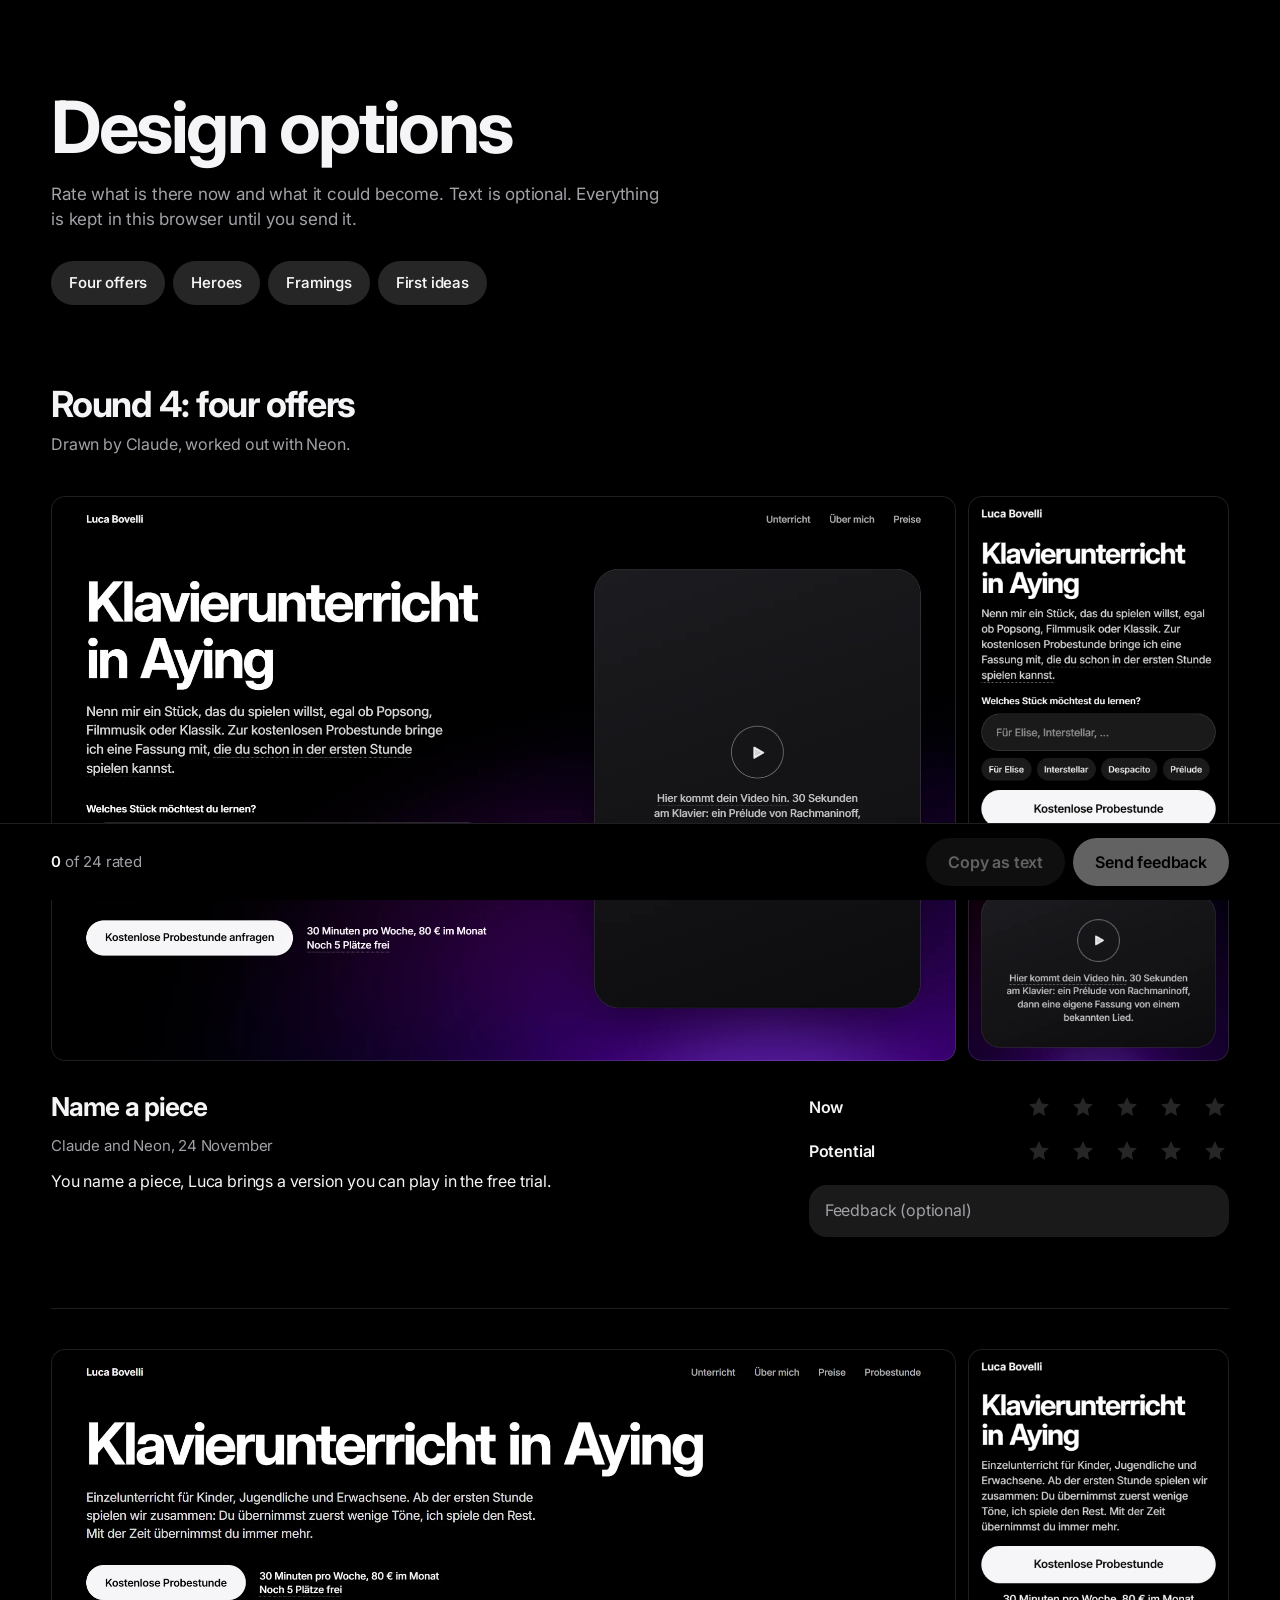
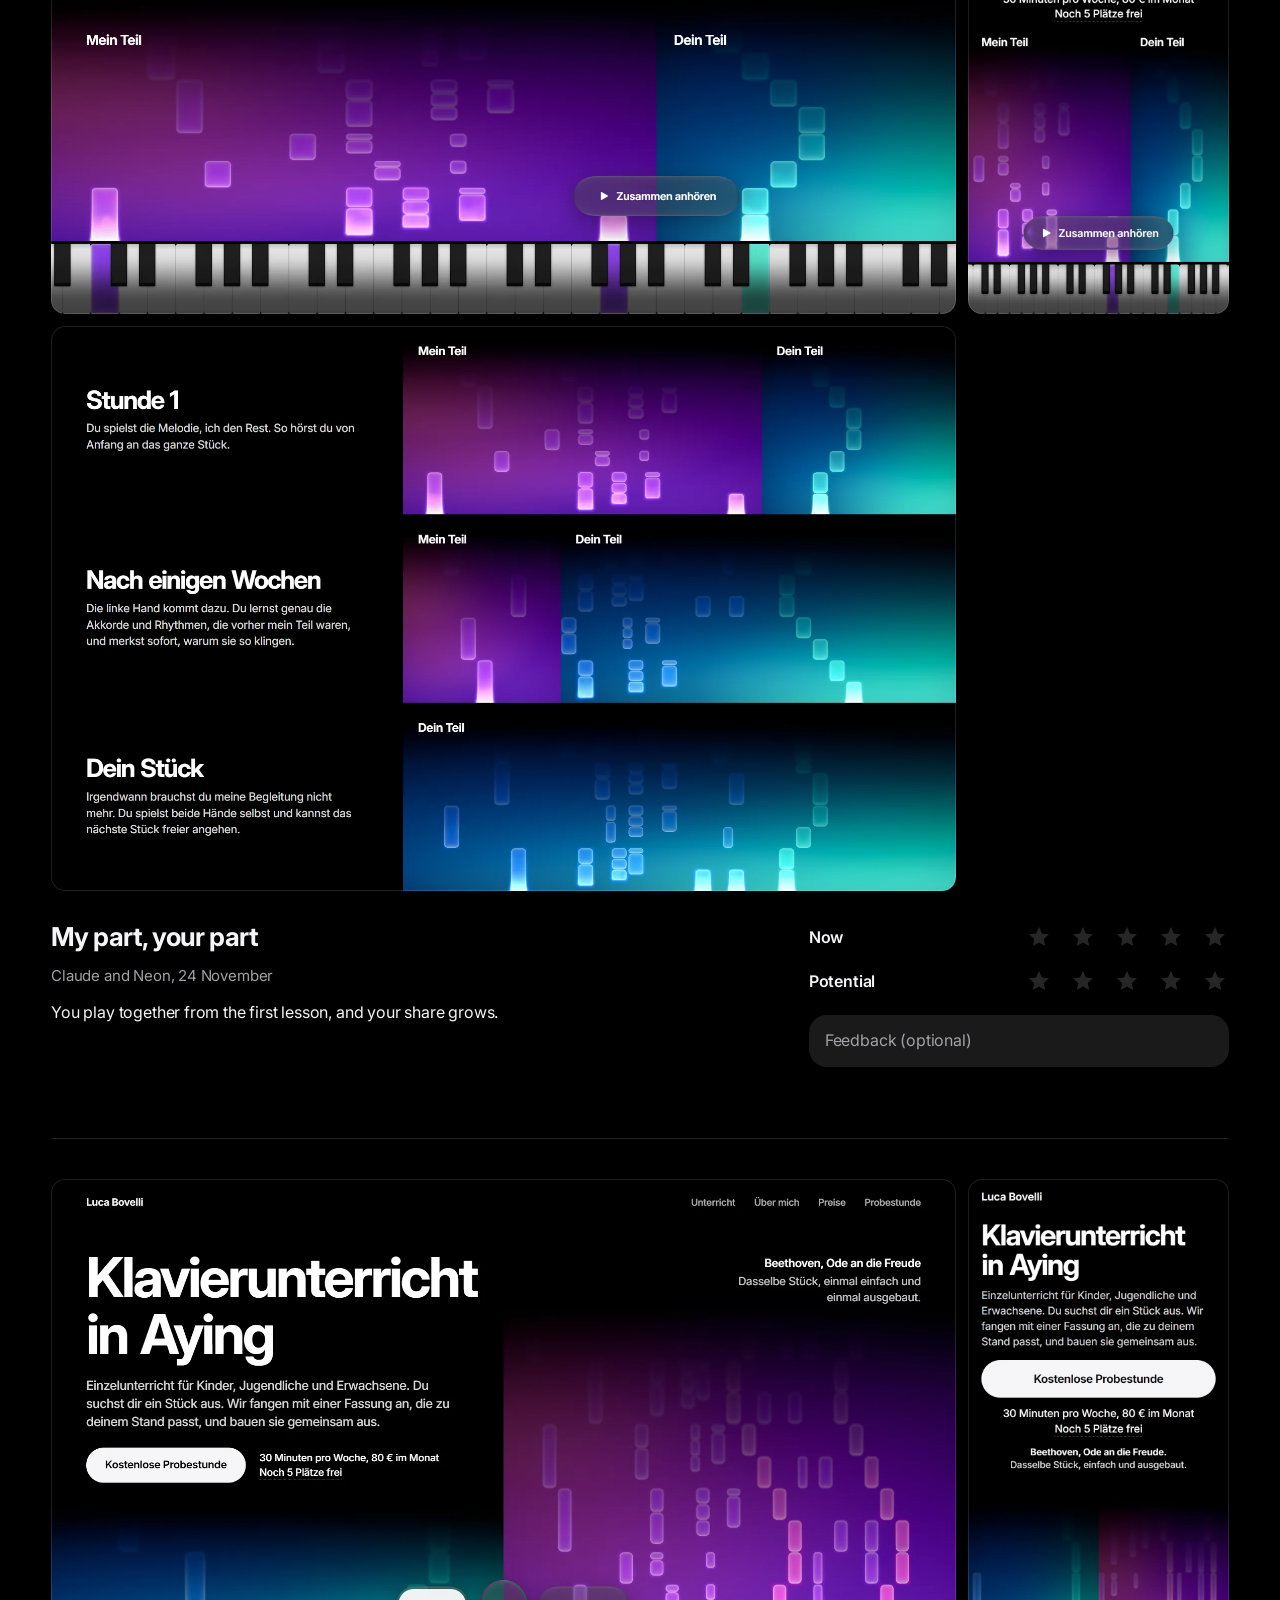
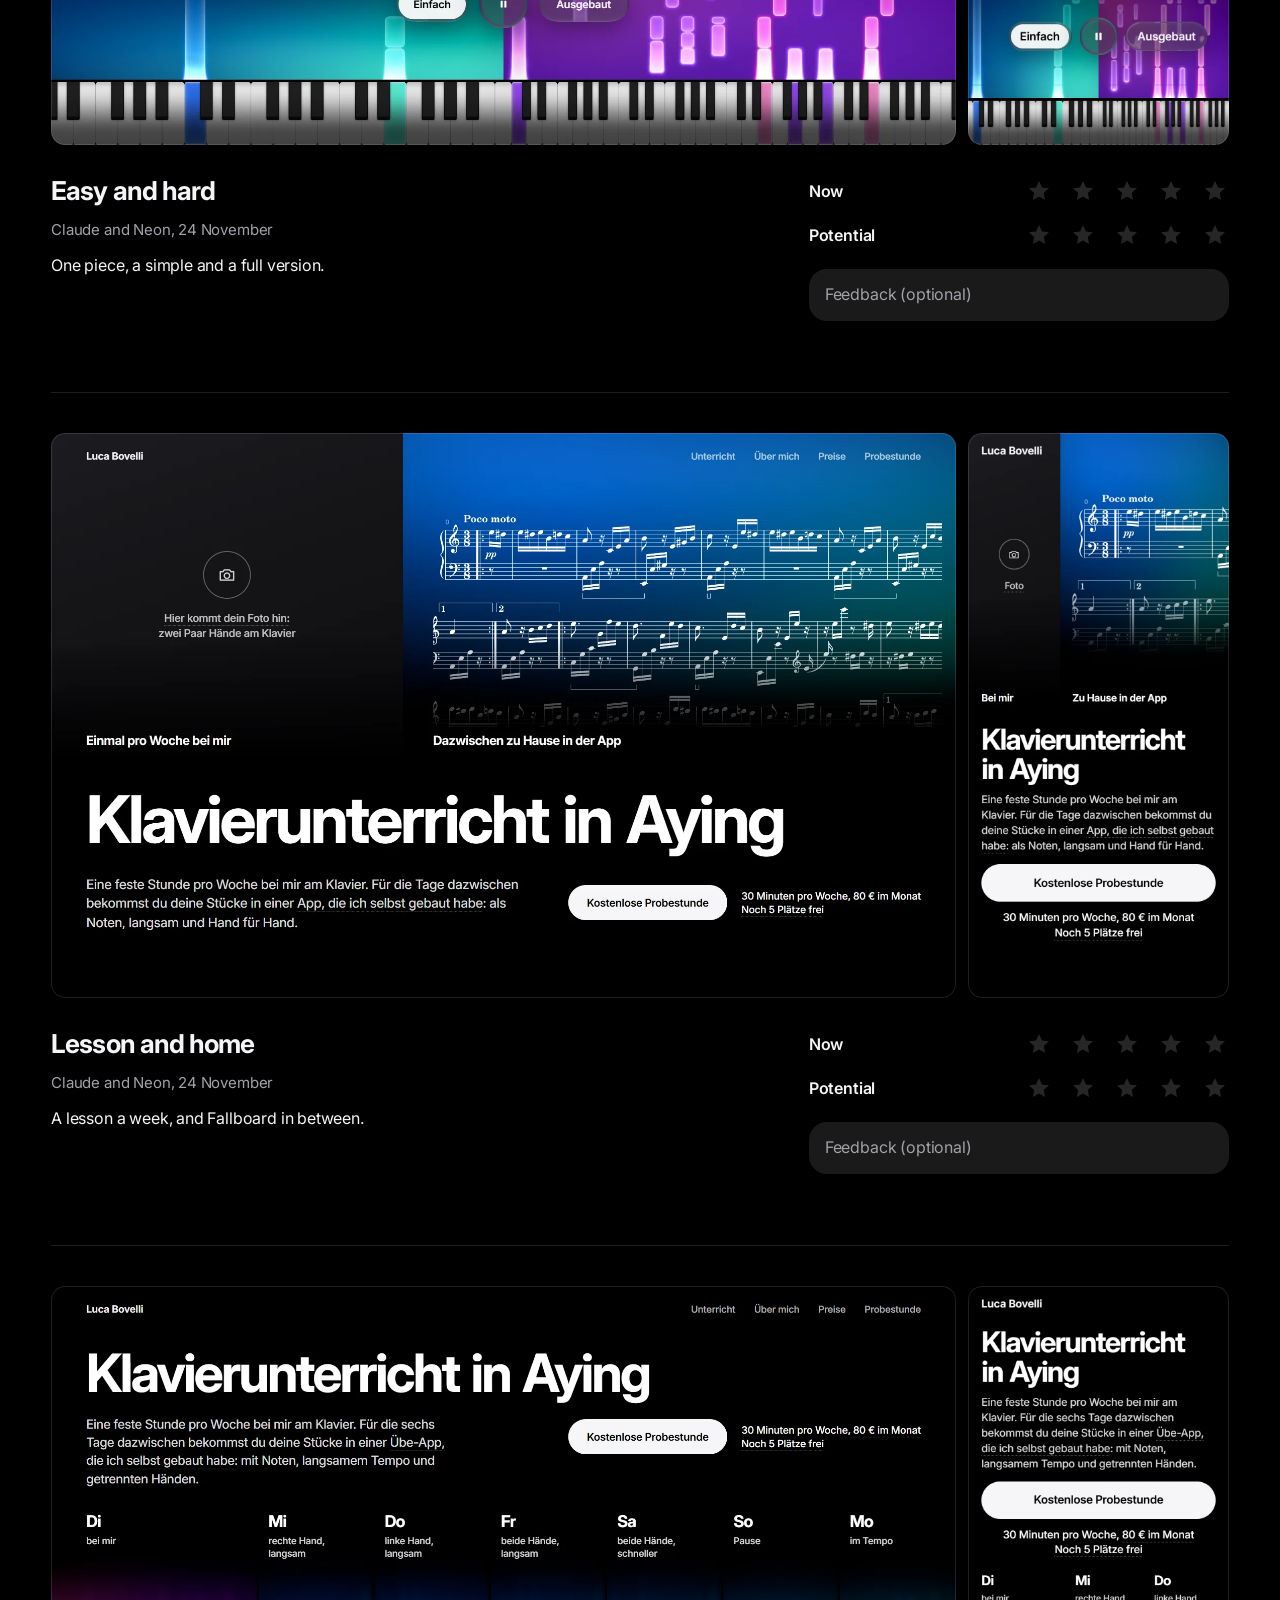
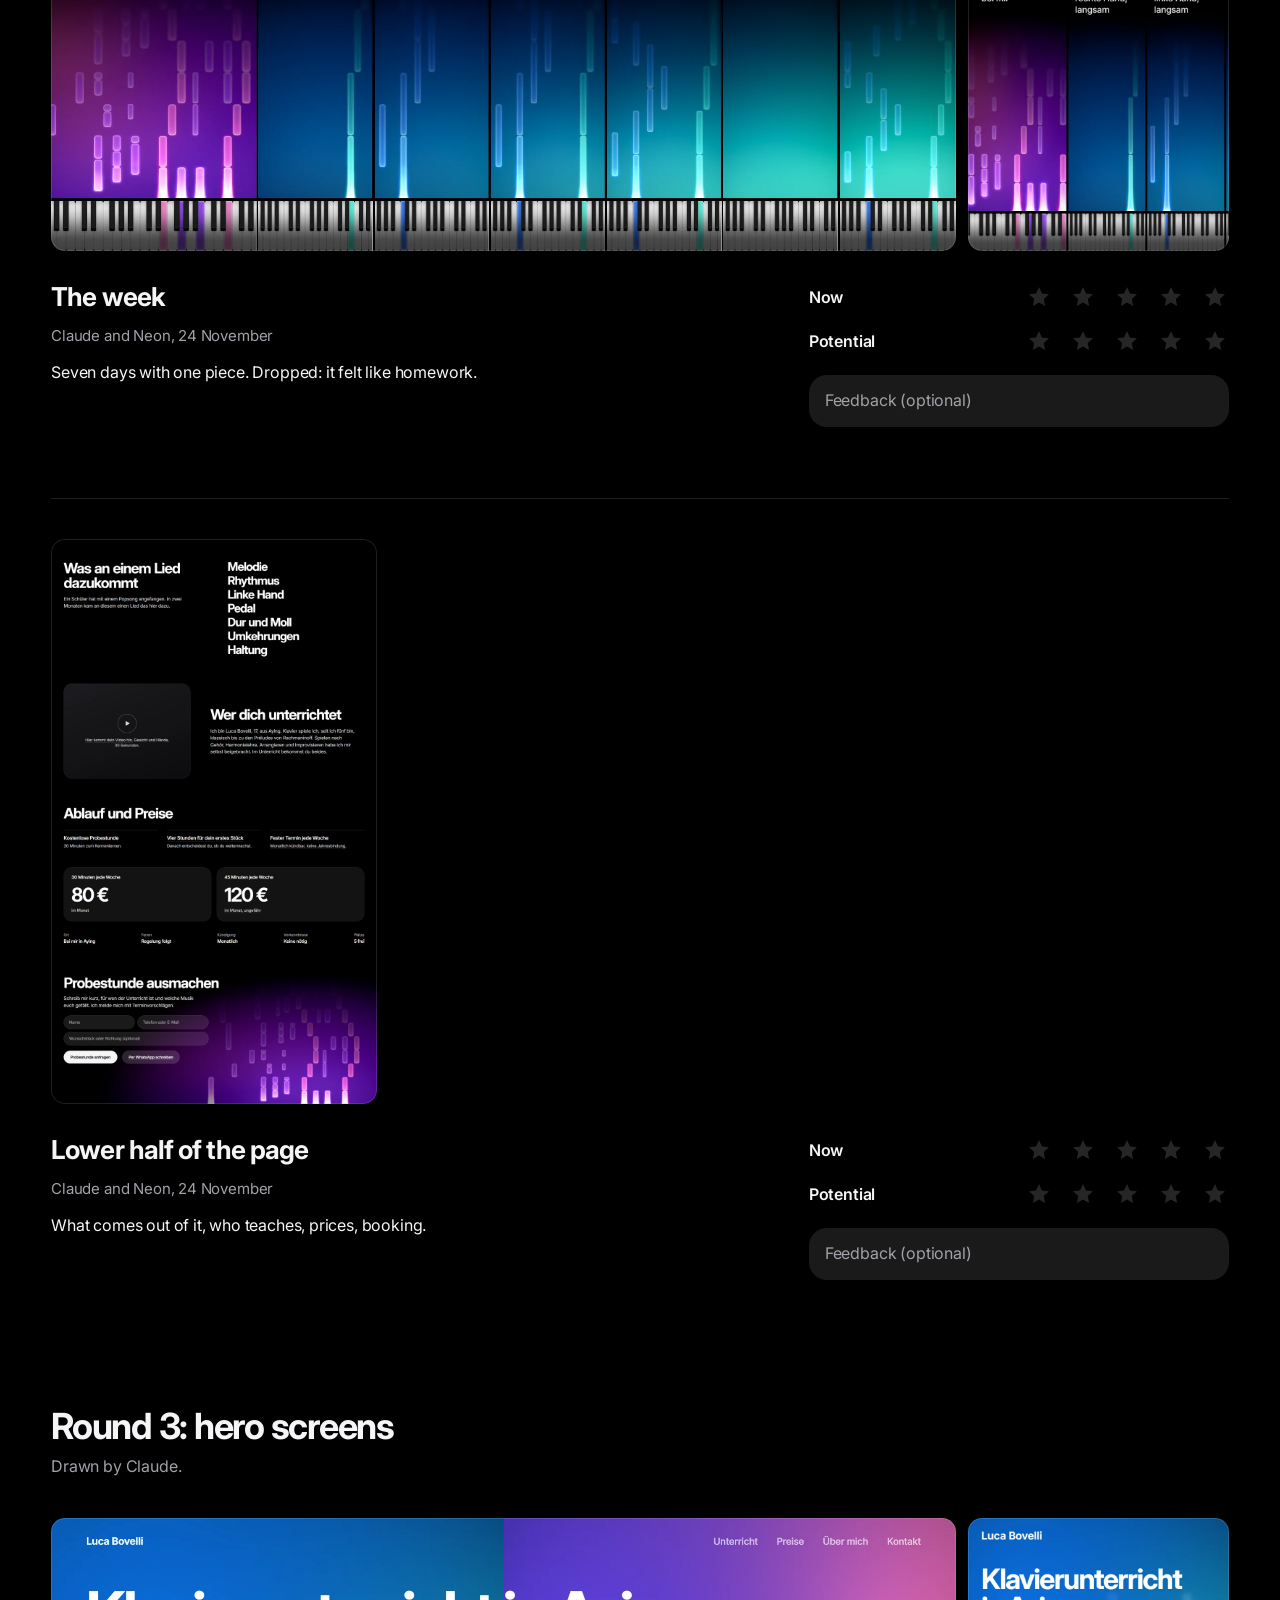
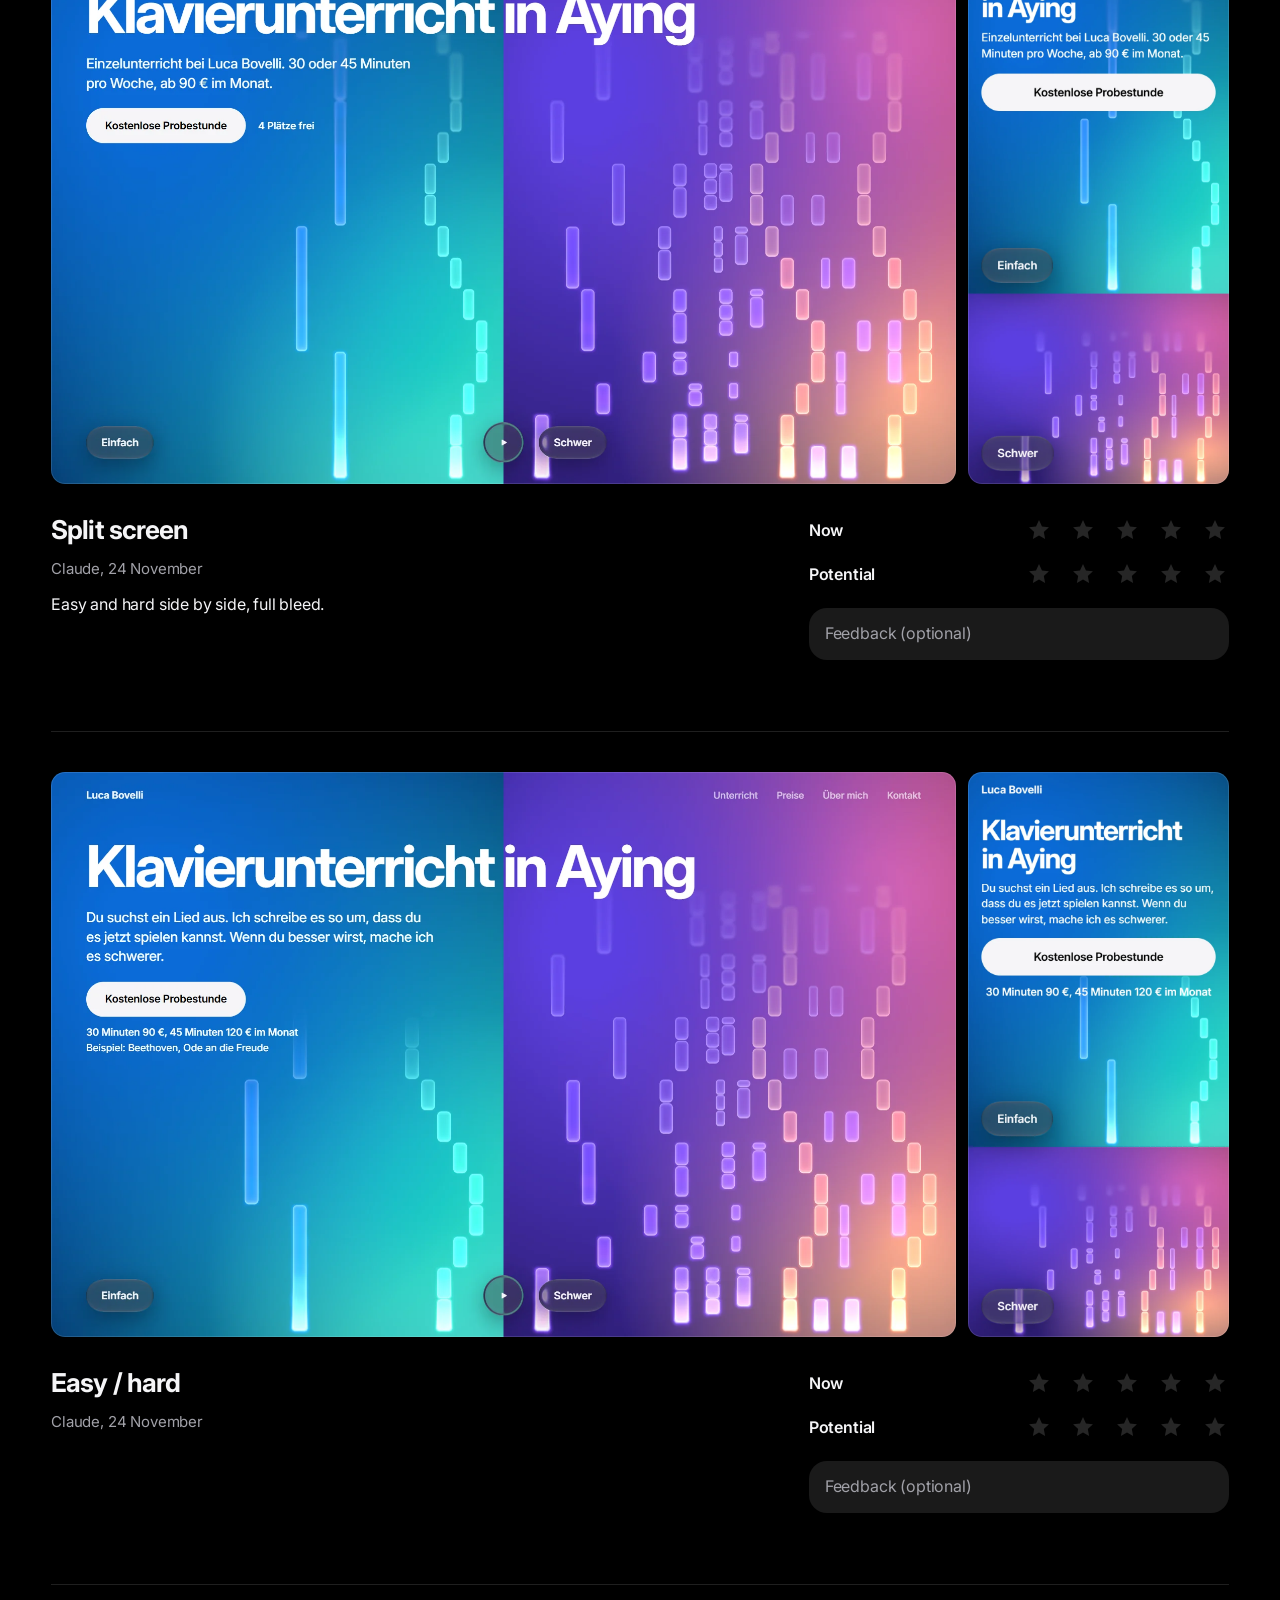
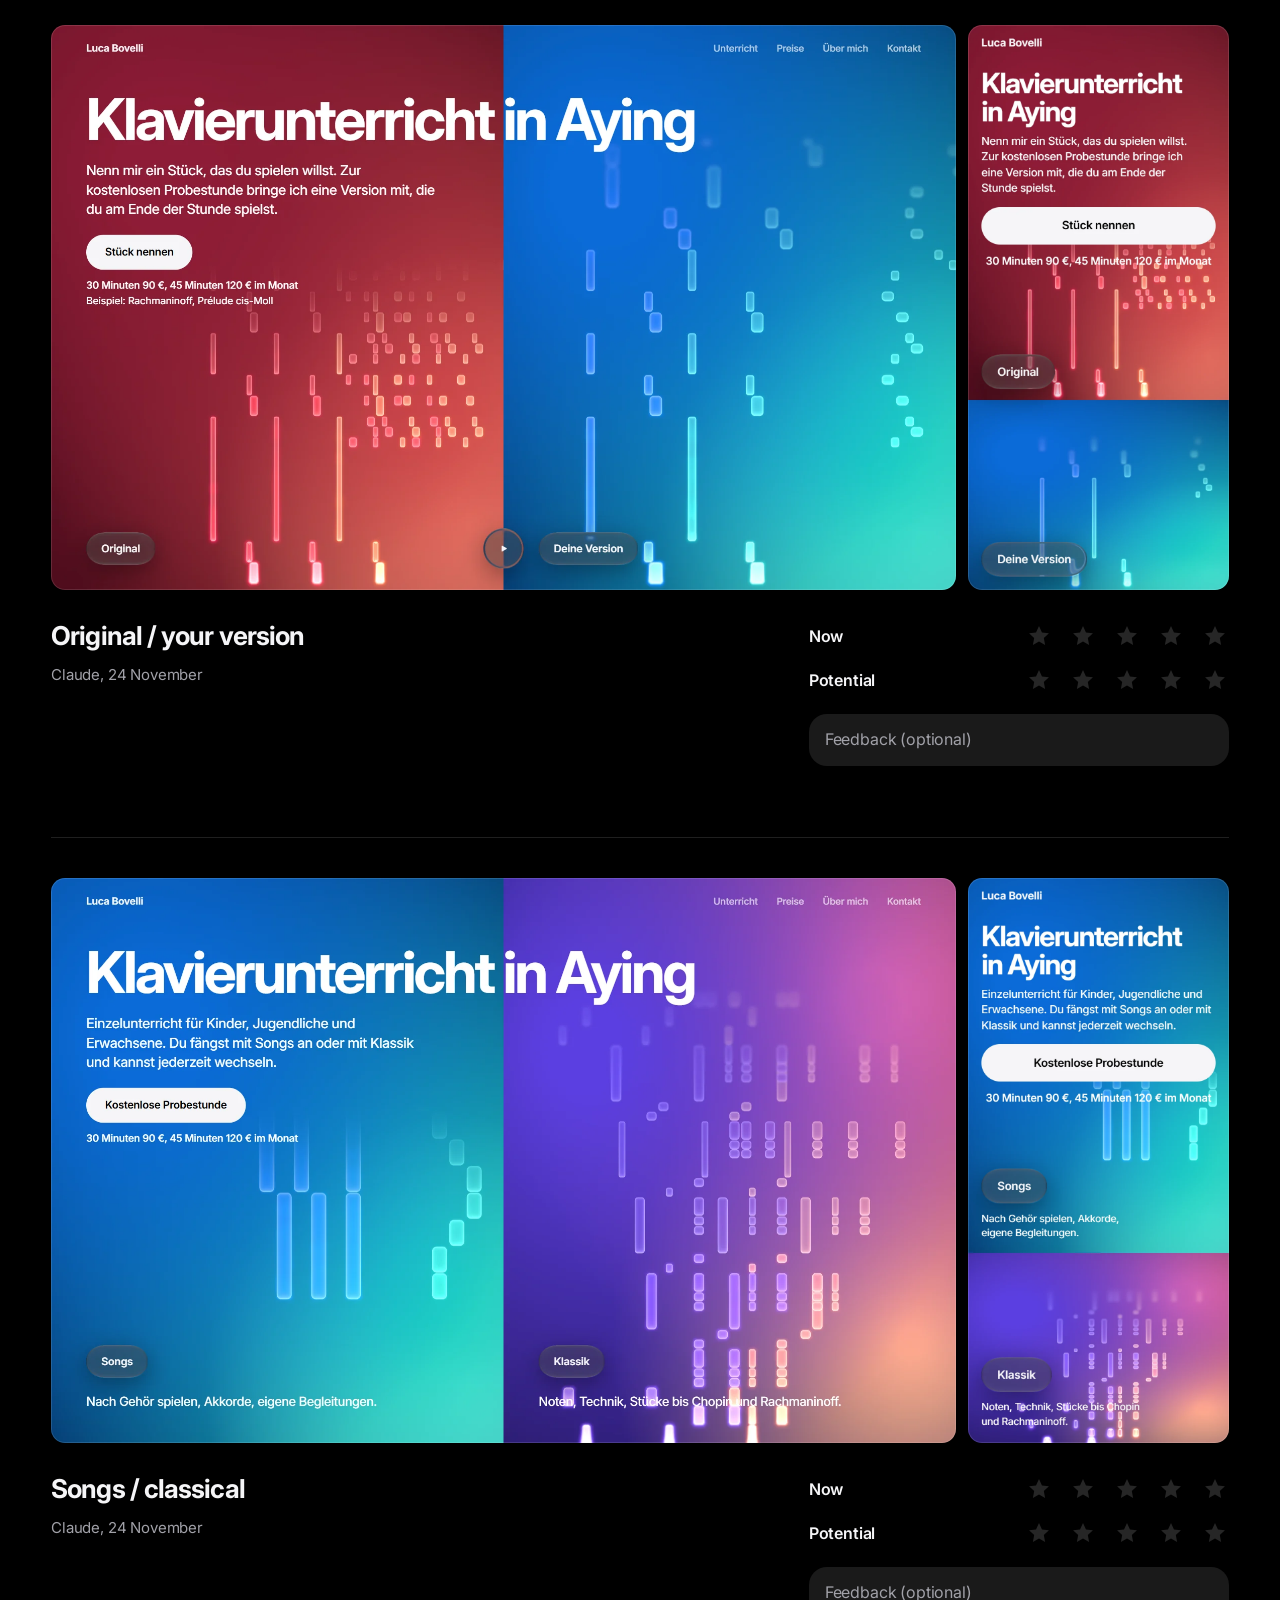
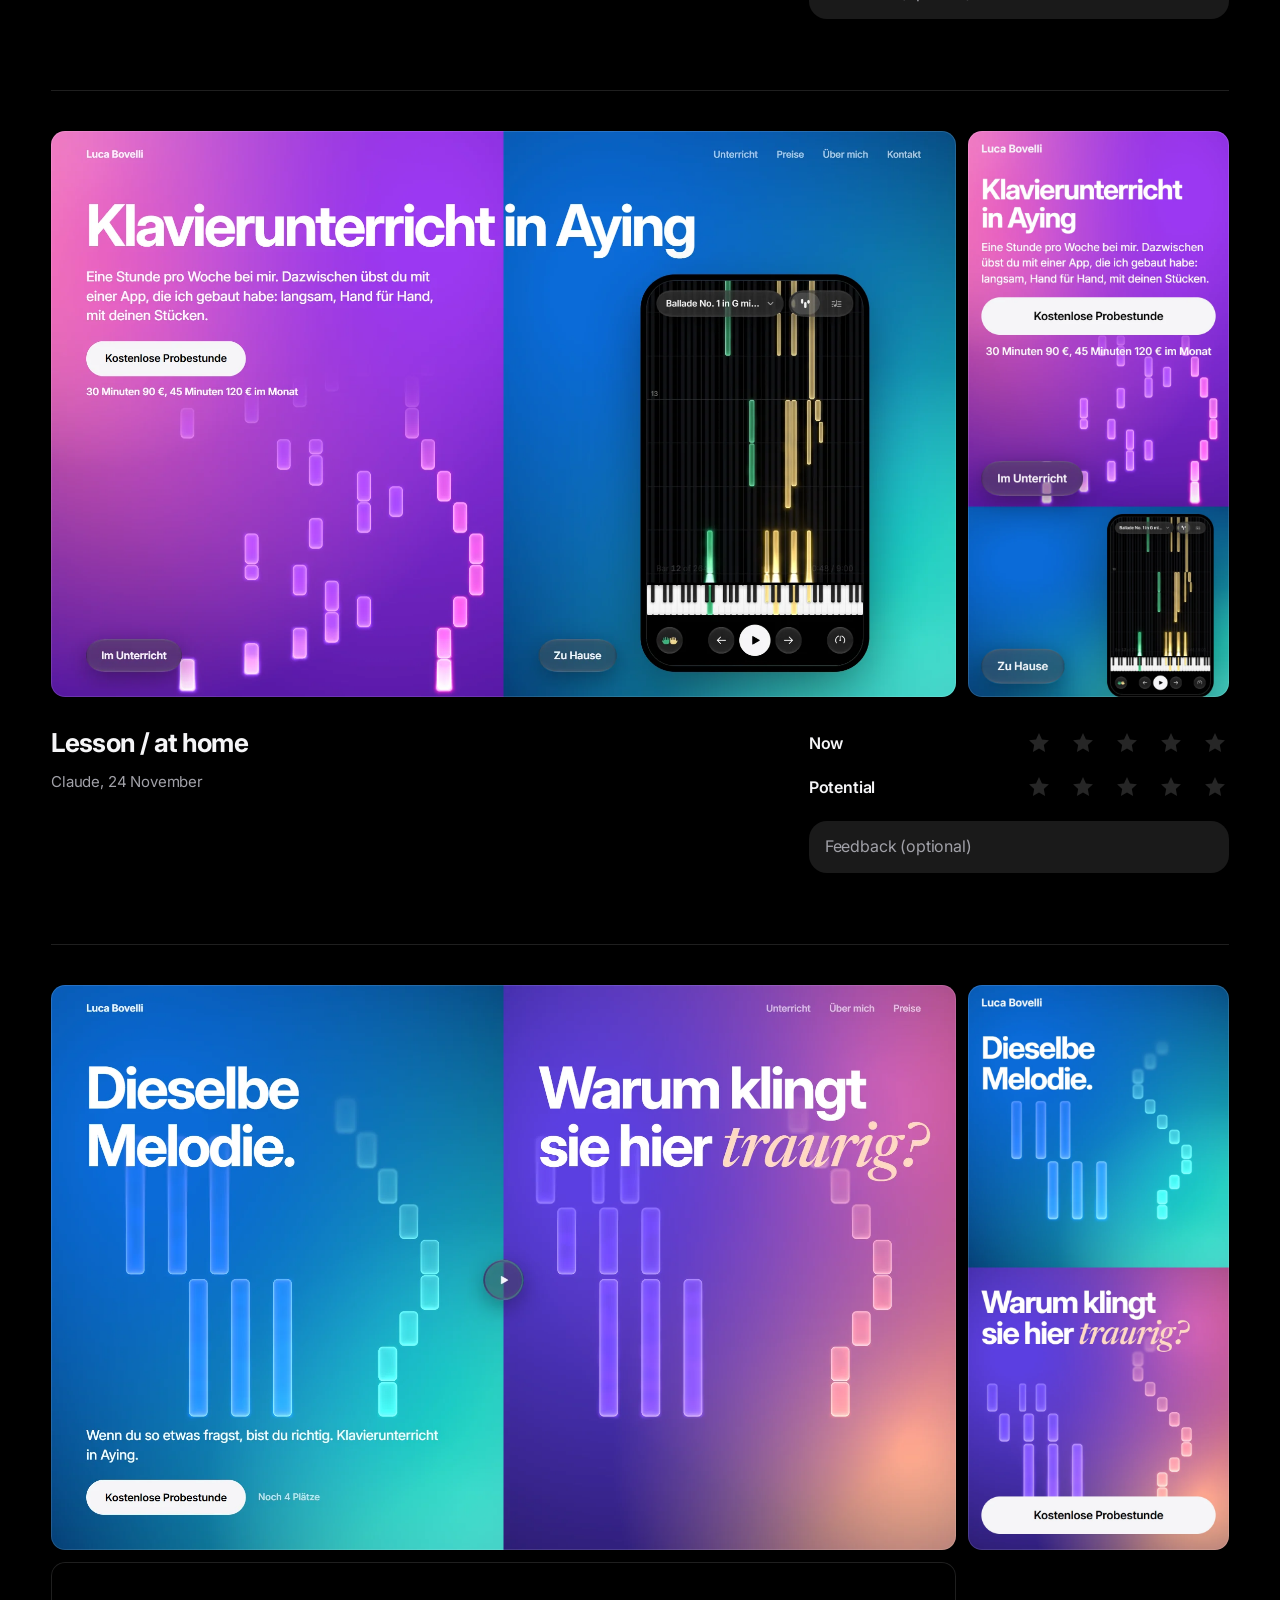
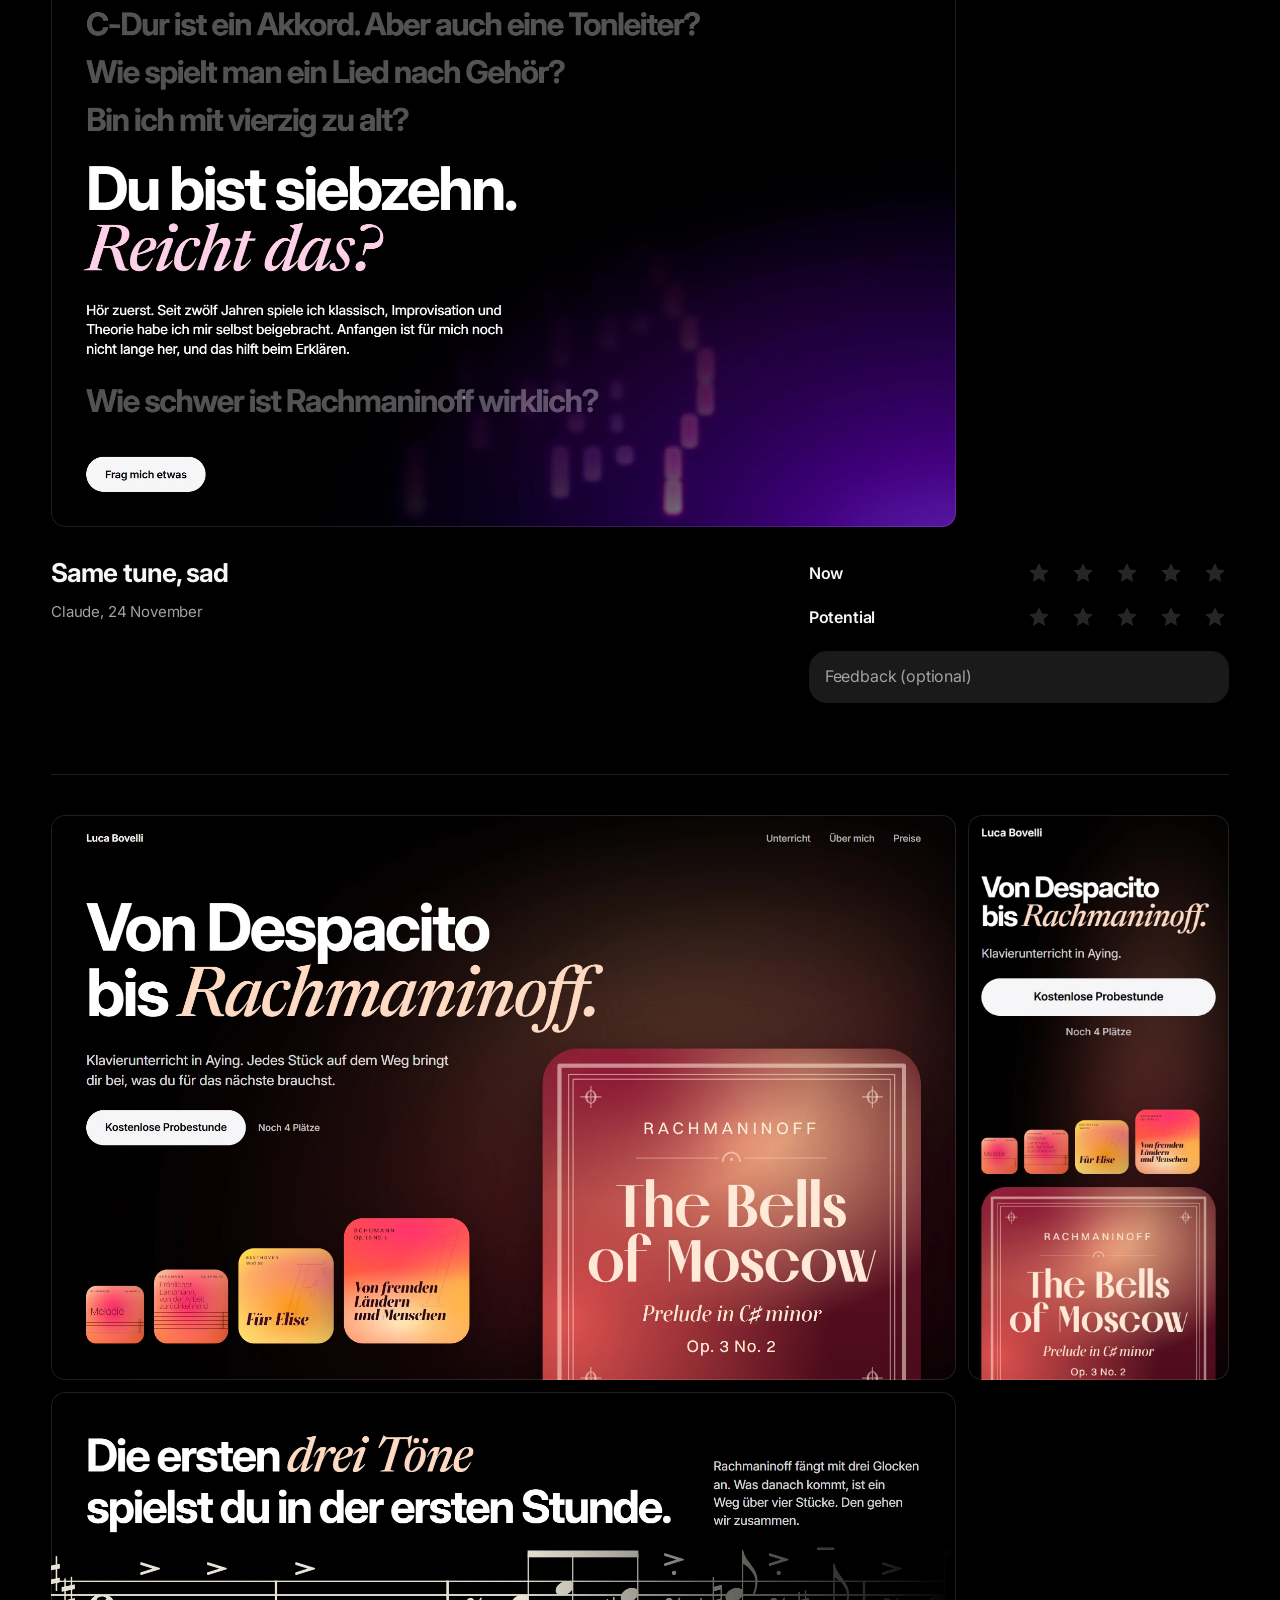
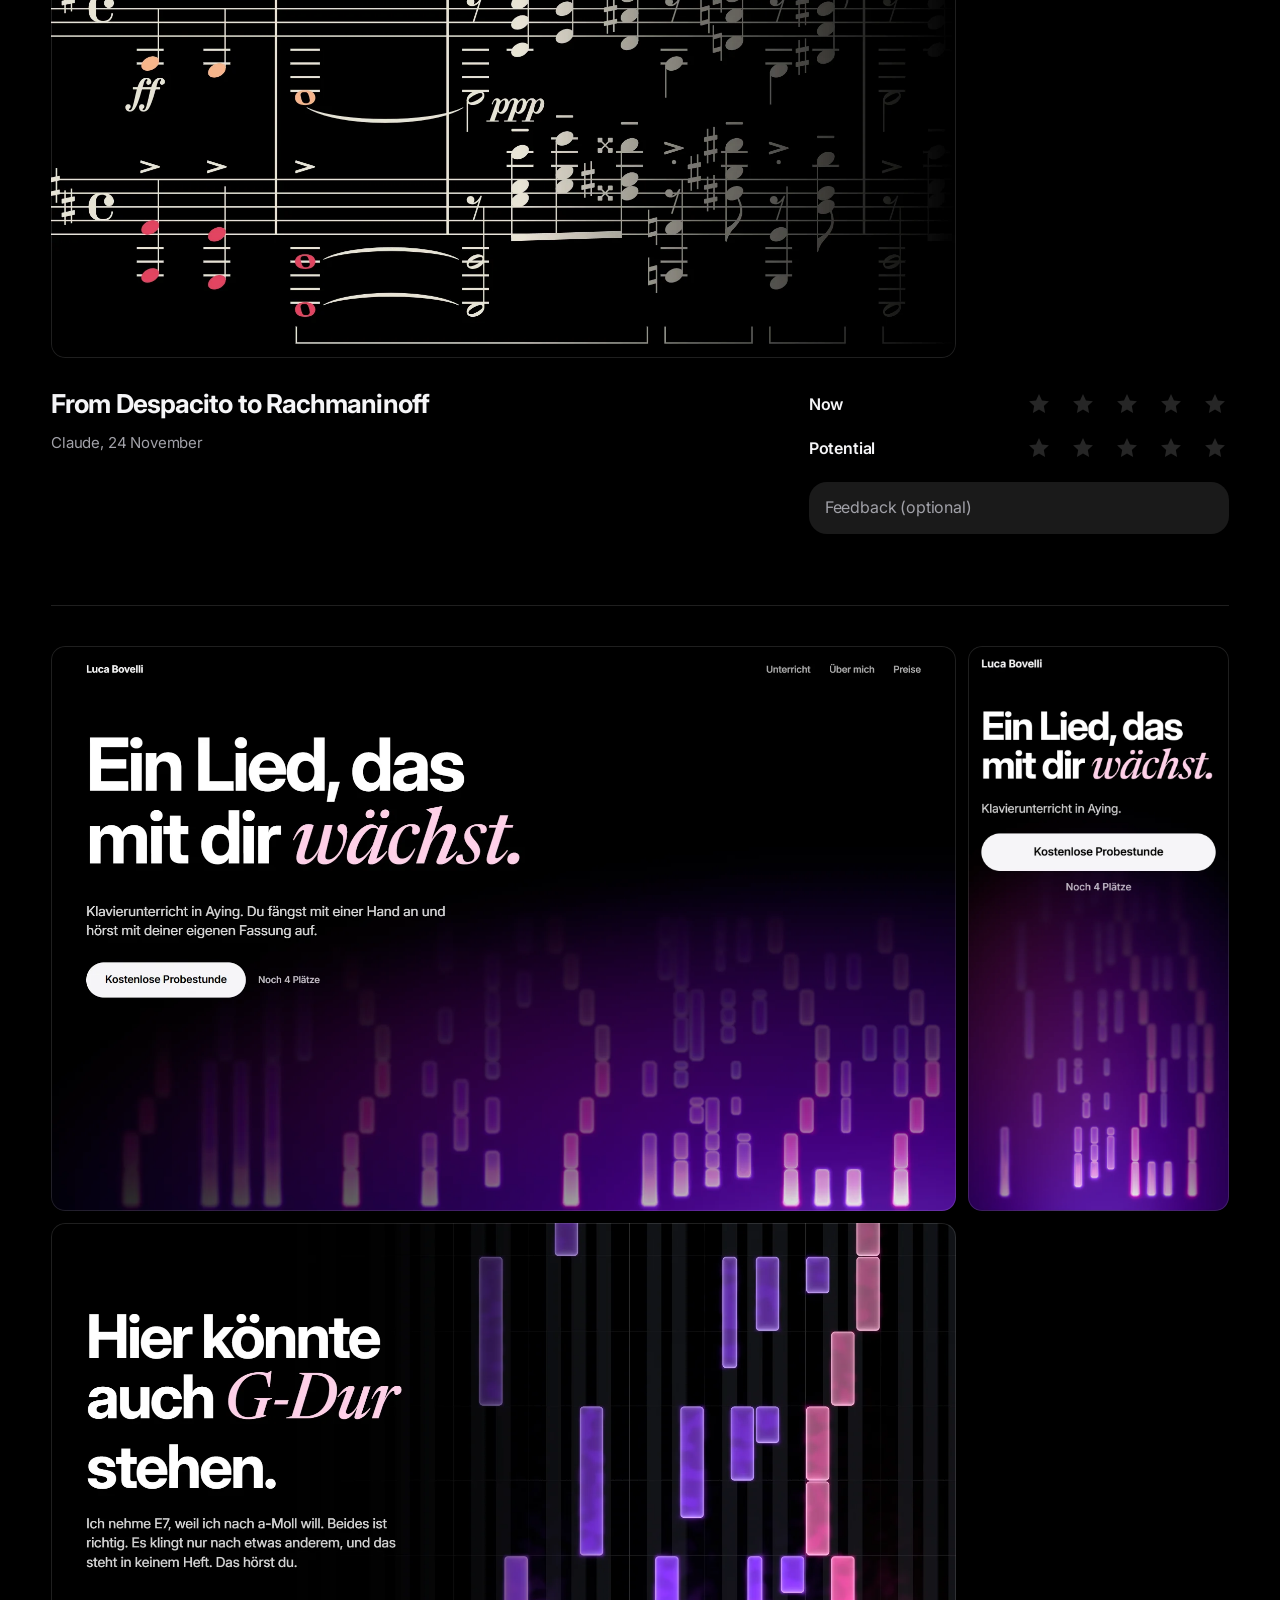
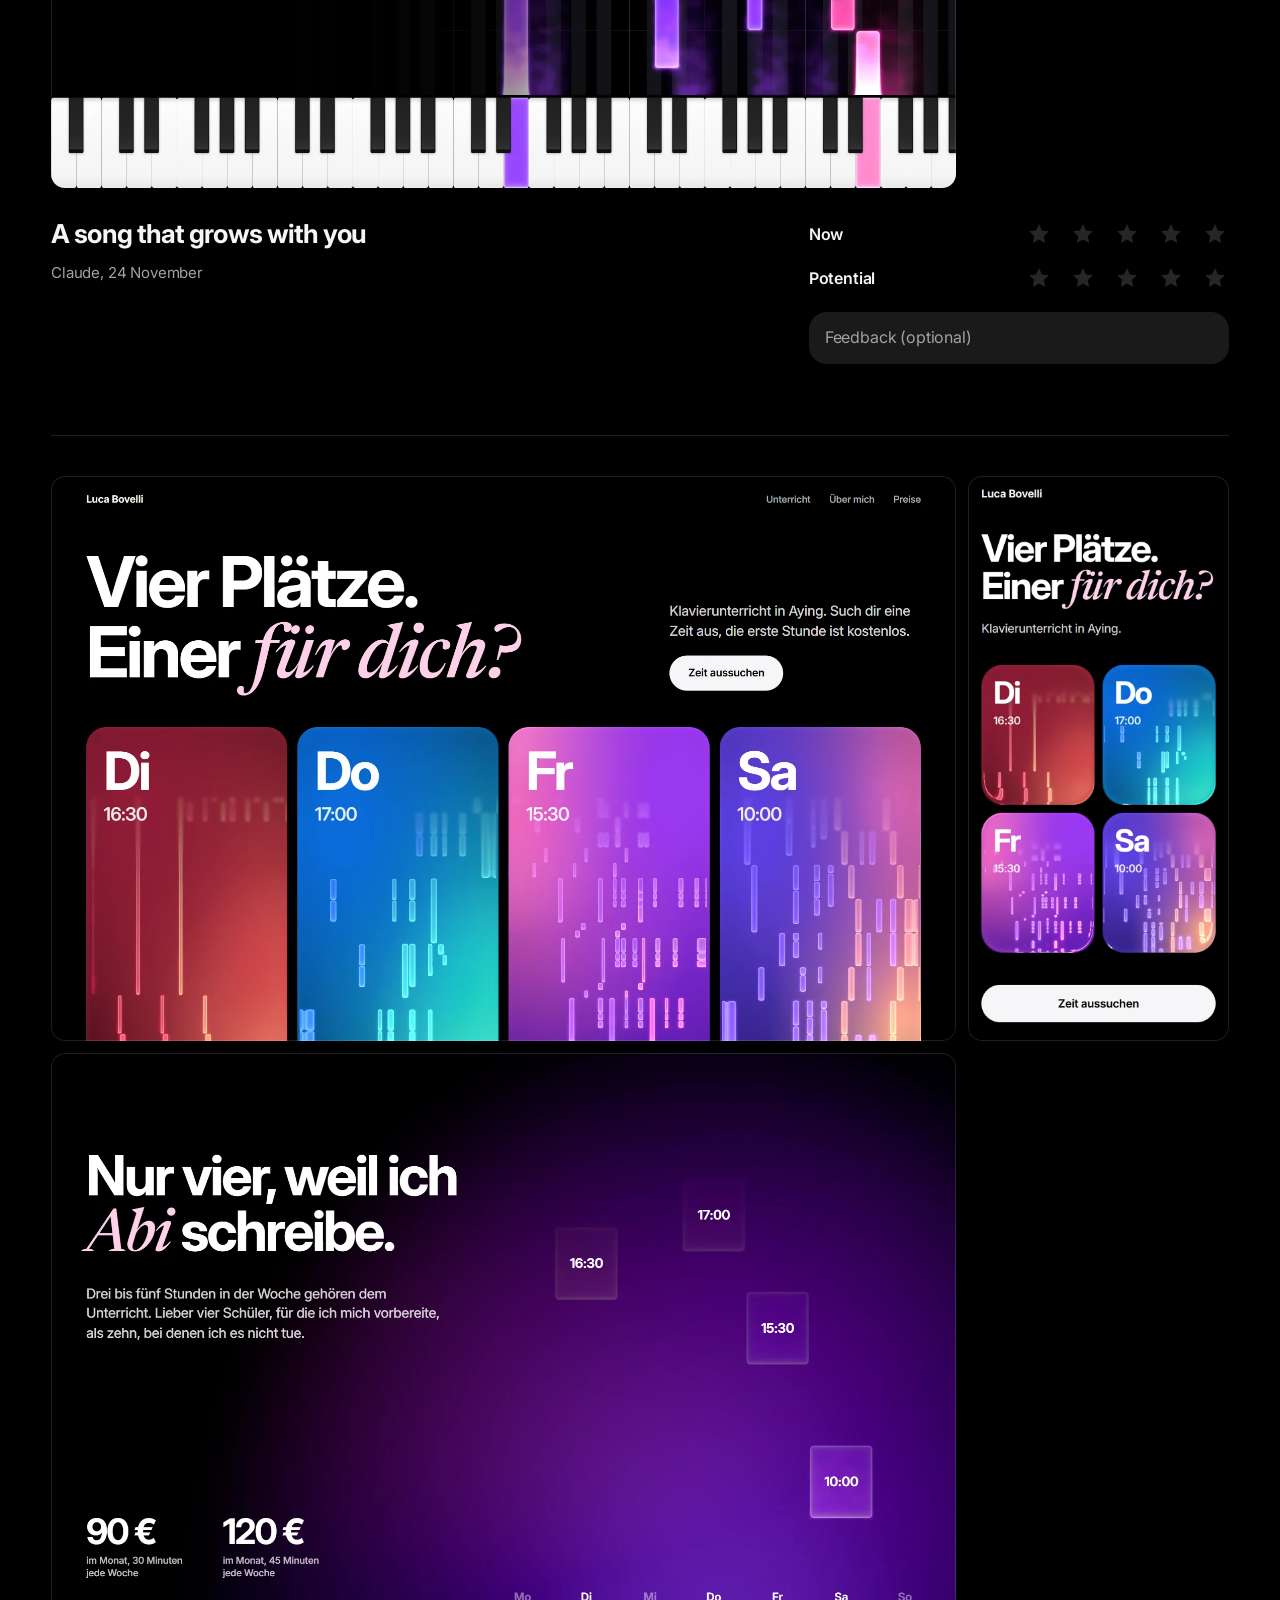
==== index.html @ 0ab0b55a "Review page with every design option so far Co-Authored-By: Claude Opus 5.5 <noreply@anthropic.com>" ====
<!doctype html>
<html lang="en">
<head>
<meta charset="utf-8">
<meta name="viewport" content="width=device-width, initial-scale=1">
<meta name="robots" content="noindex, nofollow">
<title>Klavierunterricht, design options</title>
<link rel="preconnect" href="https://fonts.googleapis.com">
<link rel="preconnect" href="https://fonts.gstatic.com" crossorigin>
<link rel="stylesheet" href="https://fonts.googleapis.com/css2?family=Inter:opsz,wght@14..32,400..800&display=swap">
<link rel="stylesheet" href="review/review.css">
</head>
<body>
<header class="top">
  <h1>Design options</h1>
  <p>Rate what is there now and what it could become. Text is optional. Everything is kept in this browser until you send it.</p>
  <nav id="rounds" aria-label="Rounds"></nav>
</header>
<main id="list"></main>
<footer class="bar" id="bar">
  <p id="count" aria-live="polite"></p>
  <div class="bar-buttons">
    <button type="button" class="quiet" id="copy">Copy as text</button>
    <button type="button" class="main" id="send">Send feedback</button>
  </div>
</footer>
<dialog id="zoom" aria-label="Large picture"><button type="button" class="close" aria-label="Close"><svg viewBox="0 0 24 24" aria-hidden="true"><path d="M6 6l12 12M18 6L6 18"/></svg></button><div class="zoom-scroll"><img alt=""></div></dialog>
<script src="review/designs.js"></script>
<script src="review/review.js"></script>
</body>
</html>
---- review/review.css ----
:root {
  --bg: #000; --t1: #f5f5f7; --t2: #a1a1a8; --fill: rgb(255 255 255 / 0.15); --line: rgb(255 255 255 / 0.12); --focus: #0a84ff;
  --edge: clamp(16px, 4vw, 56px); --ease: cubic-bezier(0.32, 0.72, 0, 1);
}
* { box-sizing: border-box; margin: 0; }
html { color-scheme: dark; scroll-padding-top: 24px; }
body { background: var(--bg); color: var(--t1); font: 400 16px/1.5 Inter, system-ui, sans-serif; letter-spacing: -0.011em; -webkit-font-smoothing: antialiased; padding-bottom: 120px; }
h1, h2, h3 { font-weight: 700; letter-spacing: -0.035em; line-height: 1.08; text-wrap: balance; }
button, textarea { font: inherit; letter-spacing: inherit; color: inherit; }
:focus-visible { outline: 2px solid var(--focus); outline-offset: 3px; }
.top, #list, .bar { padding-inline: var(--edge); }
.top, #list > section { max-width: 1312px; margin-inline: auto; }
.top { padding-block: clamp(40px, 7vw, 88px) 24px; }
#list > section { width: 100%; }
#list { padding-inline: 0; }
#list > section { padding-inline: var(--edge); }
.top h1 { font-size: clamp(40px, 6vw, 72px); }
.top p { margin-top: 16px; max-width: 56ch; color: var(--t2); font-size: 17px; }
#rounds { display: flex; flex-wrap: wrap; gap: 8px; margin-top: 28px; }
#rounds a { height: 44px; padding: 0 18px; display: inline-flex; align-items: center; border-radius: 22px; background: var(--fill); color: var(--t1); text-decoration: none; font-weight: 550; font-size: 15px; }
#rounds a:hover { background: rgb(255 255 255 / 0.22); }

.round { padding-top: 56px; }
.round > h2 { font-size: clamp(26px, 3vw, 36px); }
.round > p { margin-top: 8px; color: var(--t2); max-width: 64ch; }
.option { padding-block: 40px; border-bottom: 1px solid var(--line); }
.round .option:last-child { border-bottom: 0; }

/* pictures of one option share a height: each is as wide as its own shape asks */
.shots { display: flex; gap: 12px; align-items: flex-start; }
.shots + .shots { margin-top: 12px; }
.shot { flex: var(--r) 1 0; min-width: 0; aspect-ratio: var(--r); border: 0; padding: 0; border-radius: 14px; overflow: hidden; background: #0c0c0e; cursor: zoom-in; position: relative; }
.shot img { width: 100%; height: 100%; display: block; object-fit: cover; object-position: top; }
.shot::after { content: ''; position: absolute; inset: 0; border-radius: inherit; box-shadow: inset 0 0 0 1px var(--line); pointer-events: none; }
.shots .room { flex: var(--r) 1 0; }

.about { display: grid; grid-template-columns: minmax(0, 1fr) minmax(0, 420px); gap: 24px 56px; margin-top: 24px; align-items: start; }
.about h3 { font-size: 26px; line-height: 44px; }
.by { color: var(--t2); margin-top: 6px; font-size: 15px; }
.idea { margin-top: 12px; max-width: 60ch; }
.live { display: inline-flex; align-items: center; height: 44px; padding: 0 18px; border-radius: 22px; background: var(--fill); color: var(--t1); text-decoration: none; font-weight: 550; font-size: 15px; margin-top: 16px; }
.live:hover { background: rgb(255 255 255 / 0.22); }
.stars { border: 0; padding: 0; display: flex; align-items: center; justify-content: space-between; min-height: 44px; }
.stars legend { float: left; padding: 0; font-weight: 600; font-size: 16px; }
.stars .set { display: flex; margin-right: -8px; }
.stars label { width: 44px; height: 44px; display: grid; place-items: center; cursor: pointer; border-radius: 22px; position: relative; }
.stars input { position: absolute; inset: 0; opacity: 0; margin: 0; cursor: pointer; }
.stars svg { width: 26px; height: 26px; fill: var(--fill); transition: fill 120ms, transform 120ms var(--ease); pointer-events: none; }
.stars label.on svg { fill: var(--t1); }
.stars .set:hover label.hover svg { fill: #fff; }
.stars label:active svg { transform: scale(0.9); }
.stars label:has(:focus-visible) { outline: 2px solid var(--focus); outline-offset: -2px; }
.say { width: 100%; margin-top: 12px; min-height: 52px; padding: 13px 16px; border: 0; border-radius: 18px; background: rgb(255 255 255 / 0.1); resize: none; overflow: hidden; line-height: 1.5; display: block; }
.say::placeholder { color: var(--t2); opacity: 1; }
.sent { color: var(--t2); font-size: 14px; margin-top: 10px; min-height: 21px; }

.bar { padding-inline: max(var(--edge), calc((100vw - 1312px) / 2 + var(--edge))); position: fixed; inset: auto 0 0; z-index: 5; display: flex; align-items: center; justify-content: space-between; gap: 16px; padding-block: 14px calc(14px + env(safe-area-inset-bottom, 0px)); background: #000; border-top: 1px solid var(--line); }
.bar p { color: var(--t2); font-size: 15px; }
.bar p b { color: var(--t1); font-weight: 600; }
.bar-buttons { display: flex; gap: 8px; }
.bar button { height: 48px; padding: 0 22px; border: 0; border-radius: 24px; font-weight: 600; font-size: 16px; cursor: pointer; white-space: nowrap; }
.main { background: var(--t1); color: #000; }
.main:disabled, .quiet:disabled { opacity: 0.4; cursor: default; }
.quiet { background: var(--fill); }

dialog { border: 0; padding: 0; background: #000; max-width: none; max-height: none; width: 100vw; height: 100dvh; }
.zoom-scroll { width: 100%; height: 100%; overflow: auto; display: grid; justify-items: center; align-items: safe center; }
.zoom-scroll img { display: block; max-width: 100%; }
.zoom-scroll img.tall { max-width: min(100%, 440px); }
.close { position: fixed; right: 16px; top: 16px; z-index: 2; width: 44px; height: 44px; border-radius: 22px; border: 0; background: rgb(60 60 60 / 0.9); cursor: pointer; display: grid; place-items: center; }
.close svg { width: 20px; height: 20px; stroke: #fff; stroke-width: 2; stroke-linecap: round; }

@media (max-width: 820px) {
  .about { grid-template-columns: 1fr; }
  .shots { gap: 8px; }
  .bar { flex-wrap: wrap; gap: 10px; }
  .bar-buttons { flex: 1; }
  .bar-buttons .main { flex: 1; }
  body { padding-bottom: 160px; }
}
@media (max-width: 560px) {
  .shot { border-radius: 10px; }
  .quiet { display: none; }
  .bar p { width: 100%; }
}
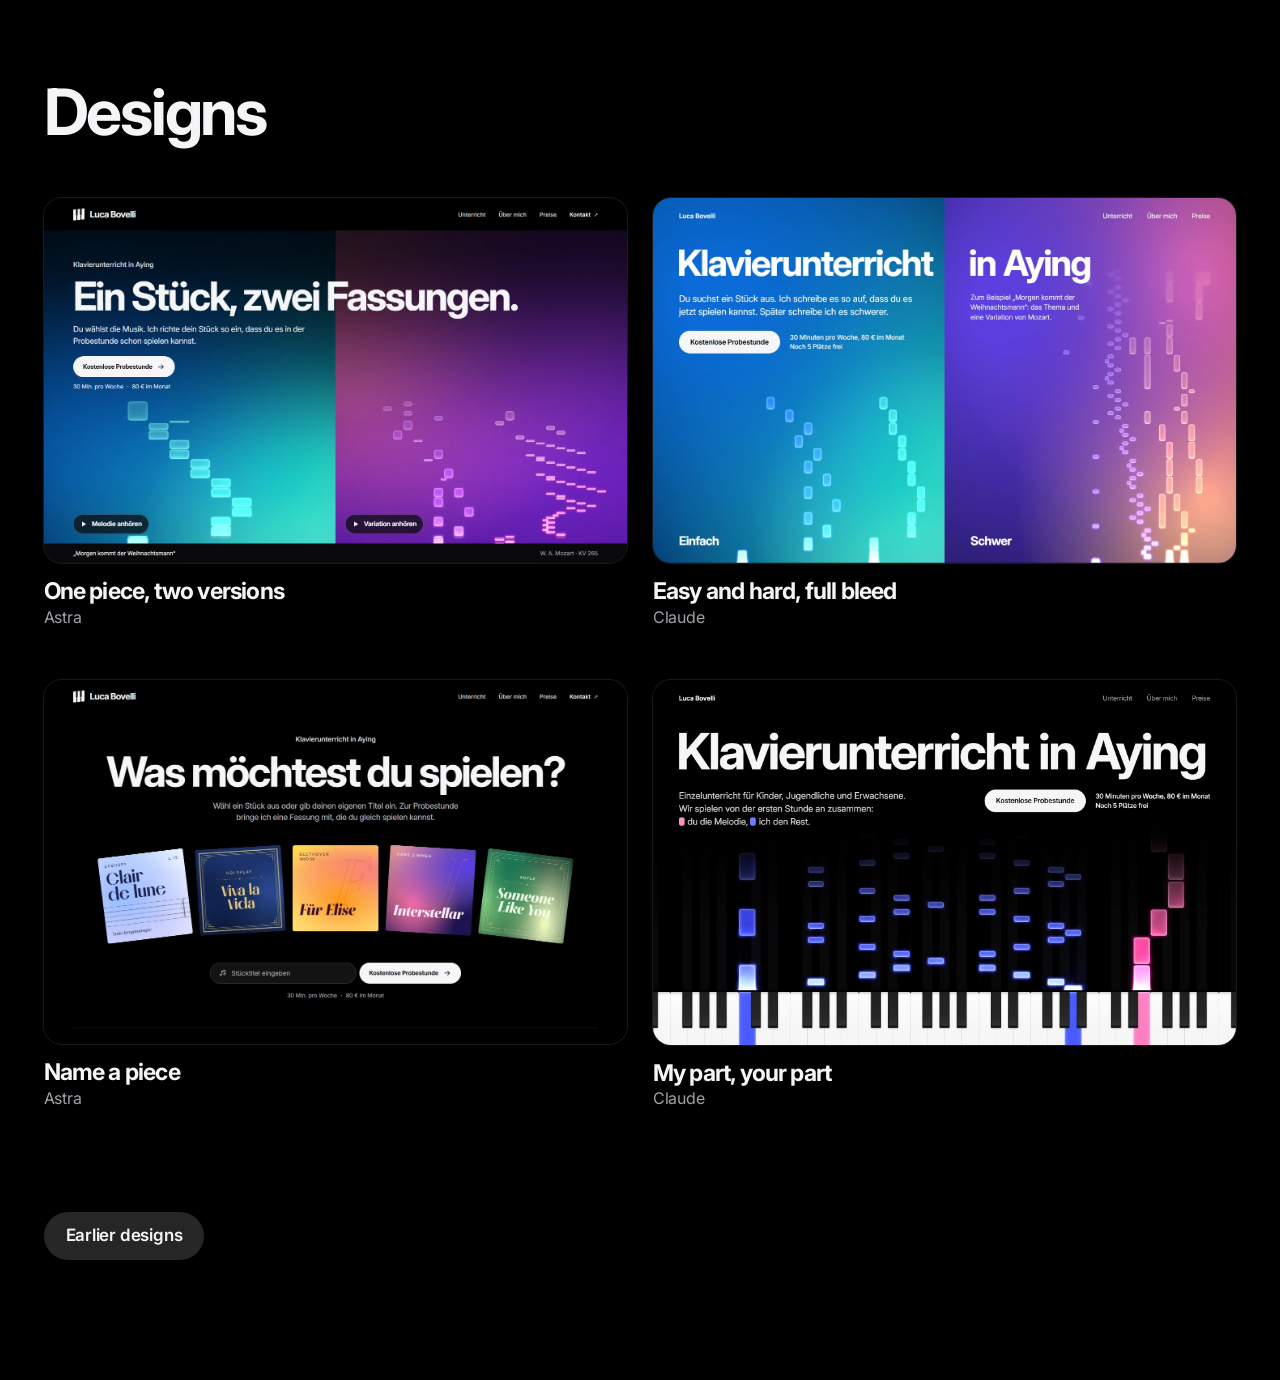
==== commit 2f06eee9: "Review page: one design at a time, send each on its own Co-Authored-By: Claude Opus 5.5 <noreply@ant" ====
--- a/index.html
+++ b/index.html
@@ -4,28 +4,16 @@
 <meta charset="utf-8">
 <meta name="viewport" content="width=device-width, initial-scale=1">
 <meta name="robots" content="noindex, nofollow">
-<title>Klavierunterricht, design options</title>
+<meta name="referrer" content="no-referrer">
+<title>Designs</title>
 <link rel="preconnect" href="https://fonts.googleapis.com">
 <link rel="preconnect" href="https://fonts.gstatic.com" crossorigin>
 <link rel="stylesheet" href="https://fonts.googleapis.com/css2?family=Inter:opsz,wght@14..32,400..800&display=swap">
-<link rel="stylesheet" href="review/review.css">
+<link rel="stylesheet" href="review/review.css?4">
 </head>
 <body>
-<header class="top">
-  <h1>Design options</h1>
-  <p>Rate what is there now and what it could become. Text is optional. Everything is kept in this browser until you send it.</p>
-  <nav id="rounds" aria-label="Rounds"></nav>
-</header>
-<main id="list"></main>
-<footer class="bar" id="bar">
-  <p id="count" aria-live="polite"></p>
-  <div class="bar-buttons">
-    <button type="button" class="quiet" id="copy">Copy as text</button>
-    <button type="button" class="main" id="send">Send feedback</button>
-  </div>
-</footer>
-<dialog id="zoom" aria-label="Large picture"><button type="button" class="close" aria-label="Close"><svg viewBox="0 0 24 24" aria-hidden="true"><path d="M6 6l12 12M18 6L6 18"/></svg></button><div class="zoom-scroll"><img alt=""></div></dialog>
+<main id="app"></main>
 <script src="review/designs.js"></script>
-<script src="review/review.js"></script>
+<script src="review/review.js?4"></script>
 </body>
 </html>
--- a/review/review.css
+++ b/review/review.css
@@ -1,85 +1,97 @@
-:root {
-  --bg: #000; --t1: #f5f5f7; --t2: #a1a1a8; --fill: rgb(255 255 255 / 0.15); --line: rgb(255 255 255 / 0.12); --focus: #0a84ff;
-  --edge: clamp(16px, 4vw, 56px); --ease: cubic-bezier(0.32, 0.72, 0, 1);
+:root { --t1: #f5f5f7; --t2: #a1a1a8; --fill: rgb(255 255 255 / 0.15); --focus: #0a84ff; --edge: clamp(16px, 3.4vw, 48px); --ease: cubic-bezier(0.32, 0.72, 0, 1); }
+* { box-sizing: border-box; margin: 0; }
+html { color-scheme: dark; }
+body { background: #000; color: var(--t1); font: 400 17px/1.5 Inter, system-ui, sans-serif; letter-spacing: -0.012em; -webkit-font-smoothing: antialiased; }
+main { width: min(100% - 2 * var(--edge), 1480px); margin-inline: auto; }
+a { color: inherit; text-decoration: none; }
+button, textarea { font: inherit; letter-spacing: inherit; color: inherit; }
+img { display: block; width: 100%; height: auto; }
+h1, h2, h3 { font-weight: 700; letter-spacing: -0.035em; line-height: 1.1; text-wrap: balance; }
+:focus-visible { outline: 2px solid var(--focus); outline-offset: 4px; }
+.fade { animation: fade 180ms ease-out; }
+@keyframes fade { from { opacity: 0; } }
+
+/* ---- all designs */
+.home { padding-block: clamp(40px, 6vw, 80px) 120px; }
+.home > h1 { font-size: clamp(40px, 5vw, 64px); }
+.grid { display: grid; grid-template-columns: repeat(2, minmax(0, 1fr)); gap: clamp(36px, 4vw, 56px) clamp(16px, 2vw, 28px); margin-top: clamp(32px, 4vw, 56px); }
+.card { display: block; border-radius: 18px; }
+.card .pic { aspect-ratio: 16 / 10; border-radius: 18px; overflow: hidden; background: #0c0c0e; box-shadow: 0 0 0 1px rgb(255 255 255 / 0.1); }
+.card .pic img { height: 100%; object-fit: cover; object-position: top; transition: transform 280ms var(--ease); }
+.card:hover .pic img { transform: scale(1.015); }
+.card .cap { display: flex; justify-content: space-between; align-items: baseline; gap: 16px; margin-top: 16px; }
+.card h2 { font-size: clamp(20px, 1.8vw, 26px); }
+.card .state { color: var(--t2); font-size: 16px; white-space: nowrap; }
+.card .by { color: var(--t2); font-size: 16px; }
+.earlier { margin-top: clamp(64px, 8vw, 112px); }
+.earlier > summary { display: inline-flex; align-items: center; gap: 10px; height: 48px; padding: 0 22px; border-radius: 24px; background: var(--fill); font-weight: 600; cursor: pointer; list-style: none; }
+.earlier > summary::-webkit-details-marker { display: none; }
+.earlier h3 { font-size: 22px; margin-top: 56px; }
+.earlier .grid { grid-template-columns: repeat(4, minmax(0, 1fr)); gap: 28px 16px; margin-top: 20px; }
+.earlier .card, .earlier .card .pic { border-radius: 12px; }
+.earlier .card h2 { font-size: 16px; font-weight: 600; letter-spacing: -0.018em; line-height: 1.3; }
+.earlier .card .cap { margin-top: 10px; gap: 10px; }
+.earlier .card .by { display: none; }
+.earlier .card .state { font-size: 14px; }
+.tray { position: fixed; left: 50%; bottom: calc(20px + env(safe-area-inset-bottom, 0px)); translate: -50% 0; display: flex; align-items: center; gap: 20px; height: 64px; padding: 0 8px 0 26px; border-radius: 32px; background: #2a2a2c; box-shadow: 0 10px 36px rgb(0 0 0 / 0.5); white-space: nowrap; font-weight: 500; }
+.tray .main { height: 48px; padding: 0 22px; width: auto; }
+.tray[hidden] { display: none; }
+
+/* ---- one design */
+.bar { position: sticky; top: 0; z-index: 4; display: grid; grid-template-columns: 1fr auto 1fr; align-items: center; min-height: 76px; background: #000; box-shadow: 0 0 0 4px #000; }
+.bar a, .bar .off { height: 44px; display: inline-flex; align-items: center; gap: 8px; font-weight: 600; border-radius: 22px; }
+.bar svg { width: 22px; height: 22px; fill: none; stroke: currentColor; stroke-width: 2.2; stroke-linecap: round; stroke-linejoin: round; }
+.bar nav { display: flex; gap: 8px; justify-self: end; }
+.bar > a { justify-self: start; }
+.mid { display: flex; gap: 8px; }
+.bar nav a, .bar nav .off { width: 44px; justify-content: center; background: var(--fill); }
+.bar .off { opacity: 0.3; }
+.one { display: grid; grid-template-columns: minmax(0, 1fr) 340px; gap: clamp(28px, 3.4vw, 56px); align-items: start; padding-bottom: 80px; }
+.pics { display: grid; gap: 16px; }
+.pics img { border-radius: 16px; background: #0c0c0e; box-shadow: 0 0 0 1px rgb(255 255 255 / 0.1); }
+.pics.phone { grid-template-columns: repeat(auto-fit, minmax(240px, 340px)); justify-content: center; align-items: start; }
+.panel { position: sticky; top: 76px; display: grid; }
+.panel h1 { font-size: 32px; }
+.panel .by { color: var(--t2); margin-top: 8px; }
+.panel .idea { margin-top: 16px; text-wrap: pretty; }
+.seg { display: grid; grid-auto-flow: column; grid-auto-columns: 104px; height: 44px; padding: 4px; border-radius: 22px; background: var(--fill); }
+.seg button { border: 0; border-radius: 18px; background: none; color: var(--t2); font-weight: 600; font-size: 15px; cursor: pointer; }
+.seg button[aria-pressed='true'] { background: rgb(255 255 255 / 0.2); color: var(--t1); }
+.bar .open { padding: 0 20px; background: var(--fill); font-size: 15px; }
+.bar .open:hover { background: rgb(255 255 255 / 0.22); }
+.rate { margin-top: 36px; display: grid; gap: 20px; }
+.stars { border: 0; padding: 0; min-width: 0; }
+.stars legend { font-weight: 600; padding: 0; }
+.stars div { display: flex; margin: 2px 0 0 -11px; }
+.stars label { width: 48px; height: 44px; display: grid; place-items: center; cursor: pointer; position: relative; }
+.stars input { position: absolute; inset: 0; opacity: 0; margin: 0; cursor: pointer; }
+.stars svg { width: 34px; height: 34px; fill: rgb(255 255 255 / 0.2); transition: fill 120ms, transform 120ms var(--ease); pointer-events: none; }
+.stars label.on svg { fill: #fff; }
+.stars div:hover label svg { fill: rgb(255 255 255 / 0.2); }
+.stars div:hover label.hover svg { fill: #fff; }
+.stars label:active svg { transform: scale(0.88); }
+.stars label:has(:focus-visible) { outline: 2px solid var(--focus); outline-offset: -2px; border-radius: 12px; }
+.say { margin-top: 24px; width: 100%; min-height: 96px; padding: 14px 18px; border: 0; border-radius: 20px; background: rgb(255 255 255 / 0.1); resize: none; overflow: hidden; display: block; }
+.say::placeholder { color: var(--t2); opacity: 1; }
+.main { height: 56px; width: 100%; margin-top: 16px; border: 0; border-radius: 28px; background: var(--t1); color: #000; font-weight: 600; cursor: pointer; display: inline-flex; align-items: center; justify-content: center; }
+.main:disabled { opacity: 0.3; cursor: default; }
+.tray .main { margin: 0; }
+.status { margin-top: 12px; min-height: 26px; color: var(--t2); text-align: center; font-size: 16px; }
+
+@media (max-width: 1000px) {
+  .bar { position: static; }
+  .pics img { max-height: 130svh; object-fit: cover; object-position: top; }
+  .one { grid-template-columns: 1fr; }
+  .panel { position: static; max-width: 480px; width: 100%; margin-inline: auto; }
+  .earlier .grid { grid-template-columns: repeat(3, minmax(0, 1fr)); }
 }
-* { box-sizing: border-box; margin: 0; }
-html { color-scheme: dark; scroll-padding-top: 24px; }
-body { background: var(--bg); color: var(--t1); font: 400 16px/1.5 Inter, system-ui, sans-serif; letter-spacing: -0.011em; -webkit-font-smoothing: antialiased; padding-bottom: 120px; }
-h1, h2, h3 { font-weight: 700; letter-spacing: -0.035em; line-height: 1.08; text-wrap: balance; }
-button, textarea { font: inherit; letter-spacing: inherit; color: inherit; }
-:focus-visible { outline: 2px solid var(--focus); outline-offset: 3px; }
-.top, #list, .bar { padding-inline: var(--edge); }
-.top, #list > section { max-width: 1312px; margin-inline: auto; }
-.top { padding-block: clamp(40px, 7vw, 88px) 24px; }
-#list > section { width: 100%; }
-#list { padding-inline: 0; }
-#list > section { padding-inline: var(--edge); }
-.top h1 { font-size: clamp(40px, 6vw, 72px); }
-.top p { margin-top: 16px; max-width: 56ch; color: var(--t2); font-size: 17px; }
-#rounds { display: flex; flex-wrap: wrap; gap: 8px; margin-top: 28px; }
-#rounds a { height: 44px; padding: 0 18px; display: inline-flex; align-items: center; border-radius: 22px; background: var(--fill); color: var(--t1); text-decoration: none; font-weight: 550; font-size: 15px; }
-#rounds a:hover { background: rgb(255 255 255 / 0.22); }
-
-.round { padding-top: 56px; }
-.round > h2 { font-size: clamp(26px, 3vw, 36px); }
-.round > p { margin-top: 8px; color: var(--t2); max-width: 64ch; }
-.option { padding-block: 40px; border-bottom: 1px solid var(--line); }
-.round .option:last-child { border-bottom: 0; }
-
-/* pictures of one option share a height: each is as wide as its own shape asks */
-.shots { display: flex; gap: 12px; align-items: flex-start; }
-.shots + .shots { margin-top: 12px; }
-.shot { flex: var(--r) 1 0; min-width: 0; aspect-ratio: var(--r); border: 0; padding: 0; border-radius: 14px; overflow: hidden; background: #0c0c0e; cursor: zoom-in; position: relative; }
-.shot img { width: 100%; height: 100%; display: block; object-fit: cover; object-position: top; }
-.shot::after { content: ''; position: absolute; inset: 0; border-radius: inherit; box-shadow: inset 0 0 0 1px var(--line); pointer-events: none; }
-.shots .room { flex: var(--r) 1 0; }
-
-.about { display: grid; grid-template-columns: minmax(0, 1fr) minmax(0, 420px); gap: 24px 56px; margin-top: 24px; align-items: start; }
-.about h3 { font-size: 26px; line-height: 44px; }
-.by { color: var(--t2); margin-top: 6px; font-size: 15px; }
-.idea { margin-top: 12px; max-width: 60ch; }
-.live { display: inline-flex; align-items: center; height: 44px; padding: 0 18px; border-radius: 22px; background: var(--fill); color: var(--t1); text-decoration: none; font-weight: 550; font-size: 15px; margin-top: 16px; }
-.live:hover { background: rgb(255 255 255 / 0.22); }
-.stars { border: 0; padding: 0; display: flex; align-items: center; justify-content: space-between; min-height: 44px; }
-.stars legend { float: left; padding: 0; font-weight: 600; font-size: 16px; }
-.stars .set { display: flex; margin-right: -8px; }
-.stars label { width: 44px; height: 44px; display: grid; place-items: center; cursor: pointer; border-radius: 22px; position: relative; }
-.stars input { position: absolute; inset: 0; opacity: 0; margin: 0; cursor: pointer; }
-.stars svg { width: 26px; height: 26px; fill: var(--fill); transition: fill 120ms, transform 120ms var(--ease); pointer-events: none; }
-.stars label.on svg { fill: var(--t1); }
-.stars .set:hover label.hover svg { fill: #fff; }
-.stars label:active svg { transform: scale(0.9); }
-.stars label:has(:focus-visible) { outline: 2px solid var(--focus); outline-offset: -2px; }
-.say { width: 100%; margin-top: 12px; min-height: 52px; padding: 13px 16px; border: 0; border-radius: 18px; background: rgb(255 255 255 / 0.1); resize: none; overflow: hidden; line-height: 1.5; display: block; }
-.say::placeholder { color: var(--t2); opacity: 1; }
-.sent { color: var(--t2); font-size: 14px; margin-top: 10px; min-height: 21px; }
-
-.bar { padding-inline: max(var(--edge), calc((100vw - 1312px) / 2 + var(--edge))); position: fixed; inset: auto 0 0; z-index: 5; display: flex; align-items: center; justify-content: space-between; gap: 16px; padding-block: 14px calc(14px + env(safe-area-inset-bottom, 0px)); background: #000; border-top: 1px solid var(--line); }
-.bar p { color: var(--t2); font-size: 15px; }
-.bar p b { color: var(--t1); font-weight: 600; }
-.bar-buttons { display: flex; gap: 8px; }
-.bar button { height: 48px; padding: 0 22px; border: 0; border-radius: 24px; font-weight: 600; font-size: 16px; cursor: pointer; white-space: nowrap; }
-.main { background: var(--t1); color: #000; }
-.main:disabled, .quiet:disabled { opacity: 0.4; cursor: default; }
-.quiet { background: var(--fill); }
-
-dialog { border: 0; padding: 0; background: #000; max-width: none; max-height: none; width: 100vw; height: 100dvh; }
-.zoom-scroll { width: 100%; height: 100%; overflow: auto; display: grid; justify-items: center; align-items: safe center; }
-.zoom-scroll img { display: block; max-width: 100%; }
-.zoom-scroll img.tall { max-width: min(100%, 440px); }
-.close { position: fixed; right: 16px; top: 16px; z-index: 2; width: 44px; height: 44px; border-radius: 22px; border: 0; background: rgb(60 60 60 / 0.9); cursor: pointer; display: grid; place-items: center; }
-.close svg { width: 20px; height: 20px; stroke: #fff; stroke-width: 2; stroke-linecap: round; }
-
-@media (max-width: 820px) {
-  .about { grid-template-columns: 1fr; }
-  .shots { gap: 8px; }
-  .bar { flex-wrap: wrap; gap: 10px; }
-  .bar-buttons { flex: 1; }
-  .bar-buttons .main { flex: 1; }
-  body { padding-bottom: 160px; }
+@media (max-width: 640px) {
+  .grid { grid-template-columns: 1fr; }
+  .earlier .grid { grid-template-columns: repeat(2, minmax(0, 1fr)); }
+  .bar { grid-template-columns: 1fr auto; row-gap: 4px; padding-block: 10px; }
+  .mid { grid-row: 2; grid-column: 1 / -1; padding-bottom: 4px; }
+  .seg { grid-auto-columns: 1fr; flex: 1; }
+  .pics.phone { grid-template-columns: 1fr; }
+  .pics img { border-radius: 12px; }
 }
-@media (max-width: 560px) {
-  .shot { border-radius: 10px; }
-  .quiet { display: none; }
-  .bar p { width: 100%; }
-}
+@media (prefers-reduced-motion: reduce) { .fade { animation: none; } .card .pic img { transition: none; } }
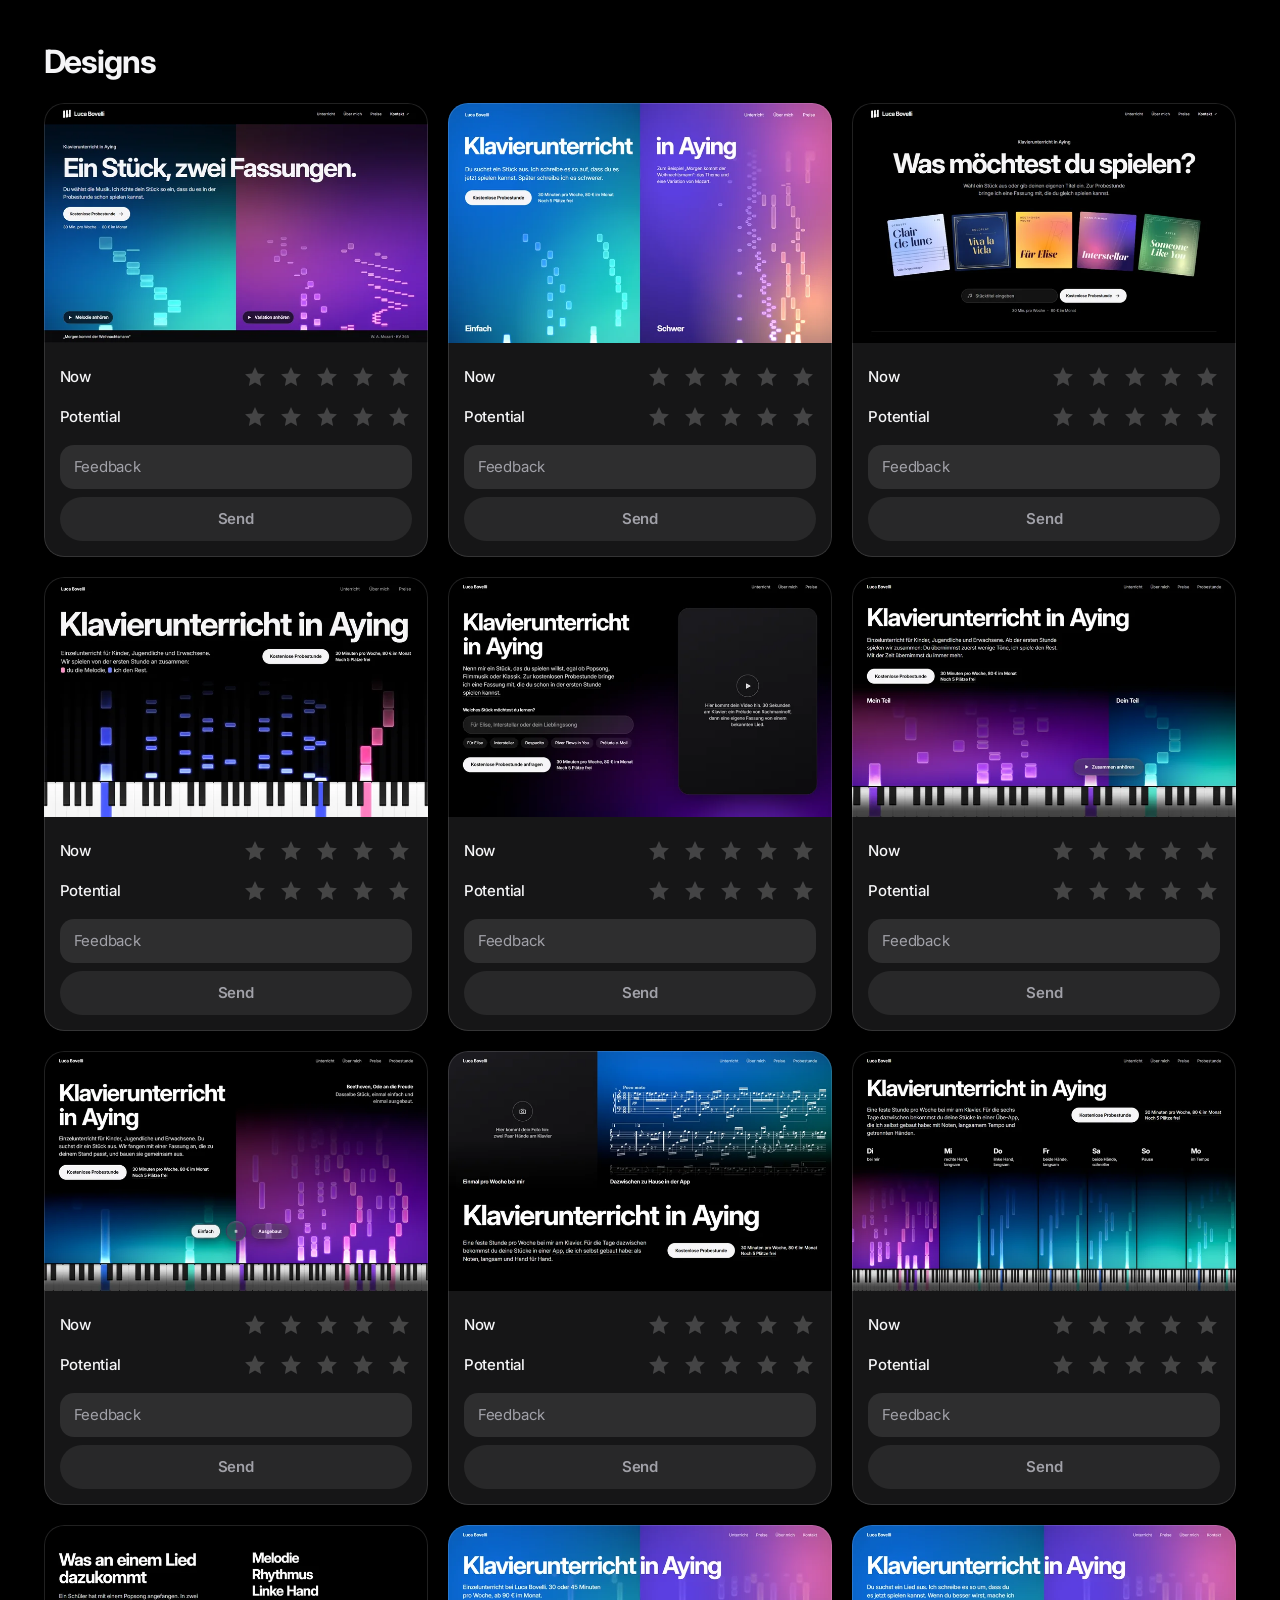
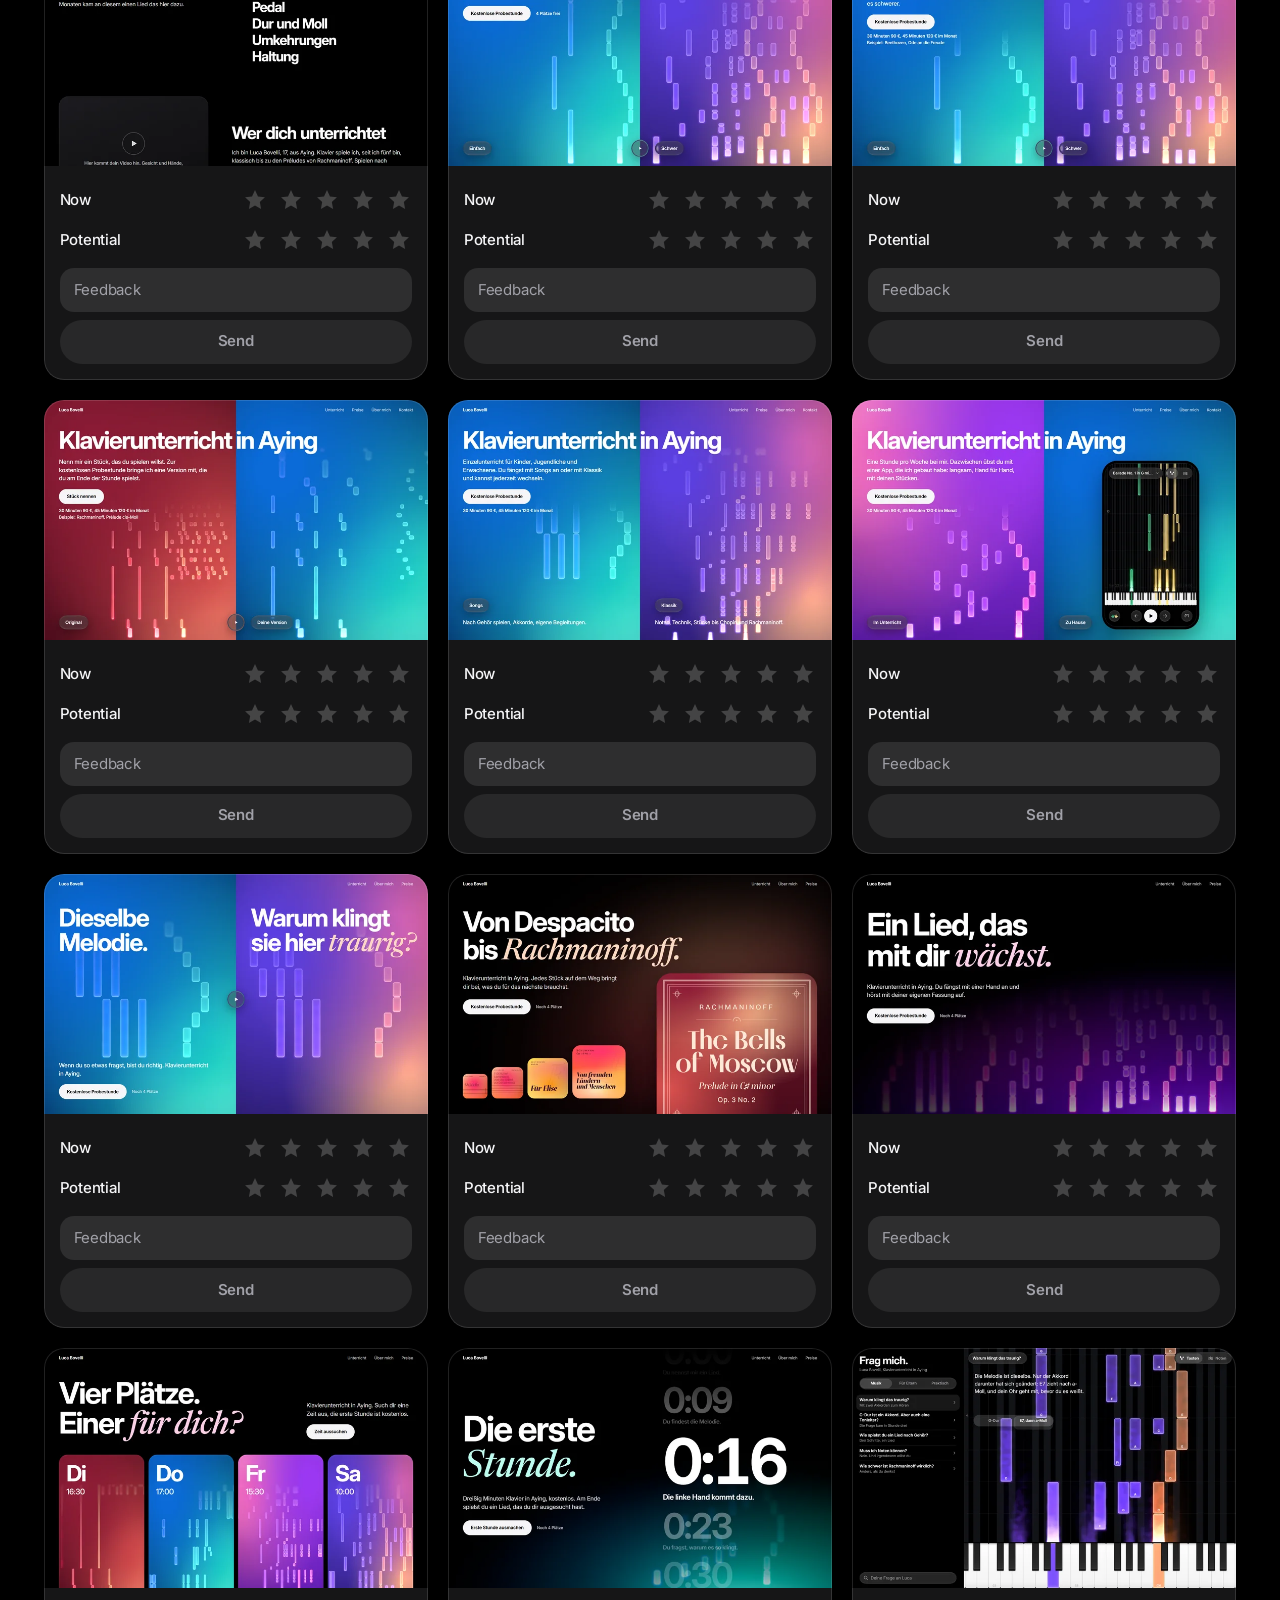
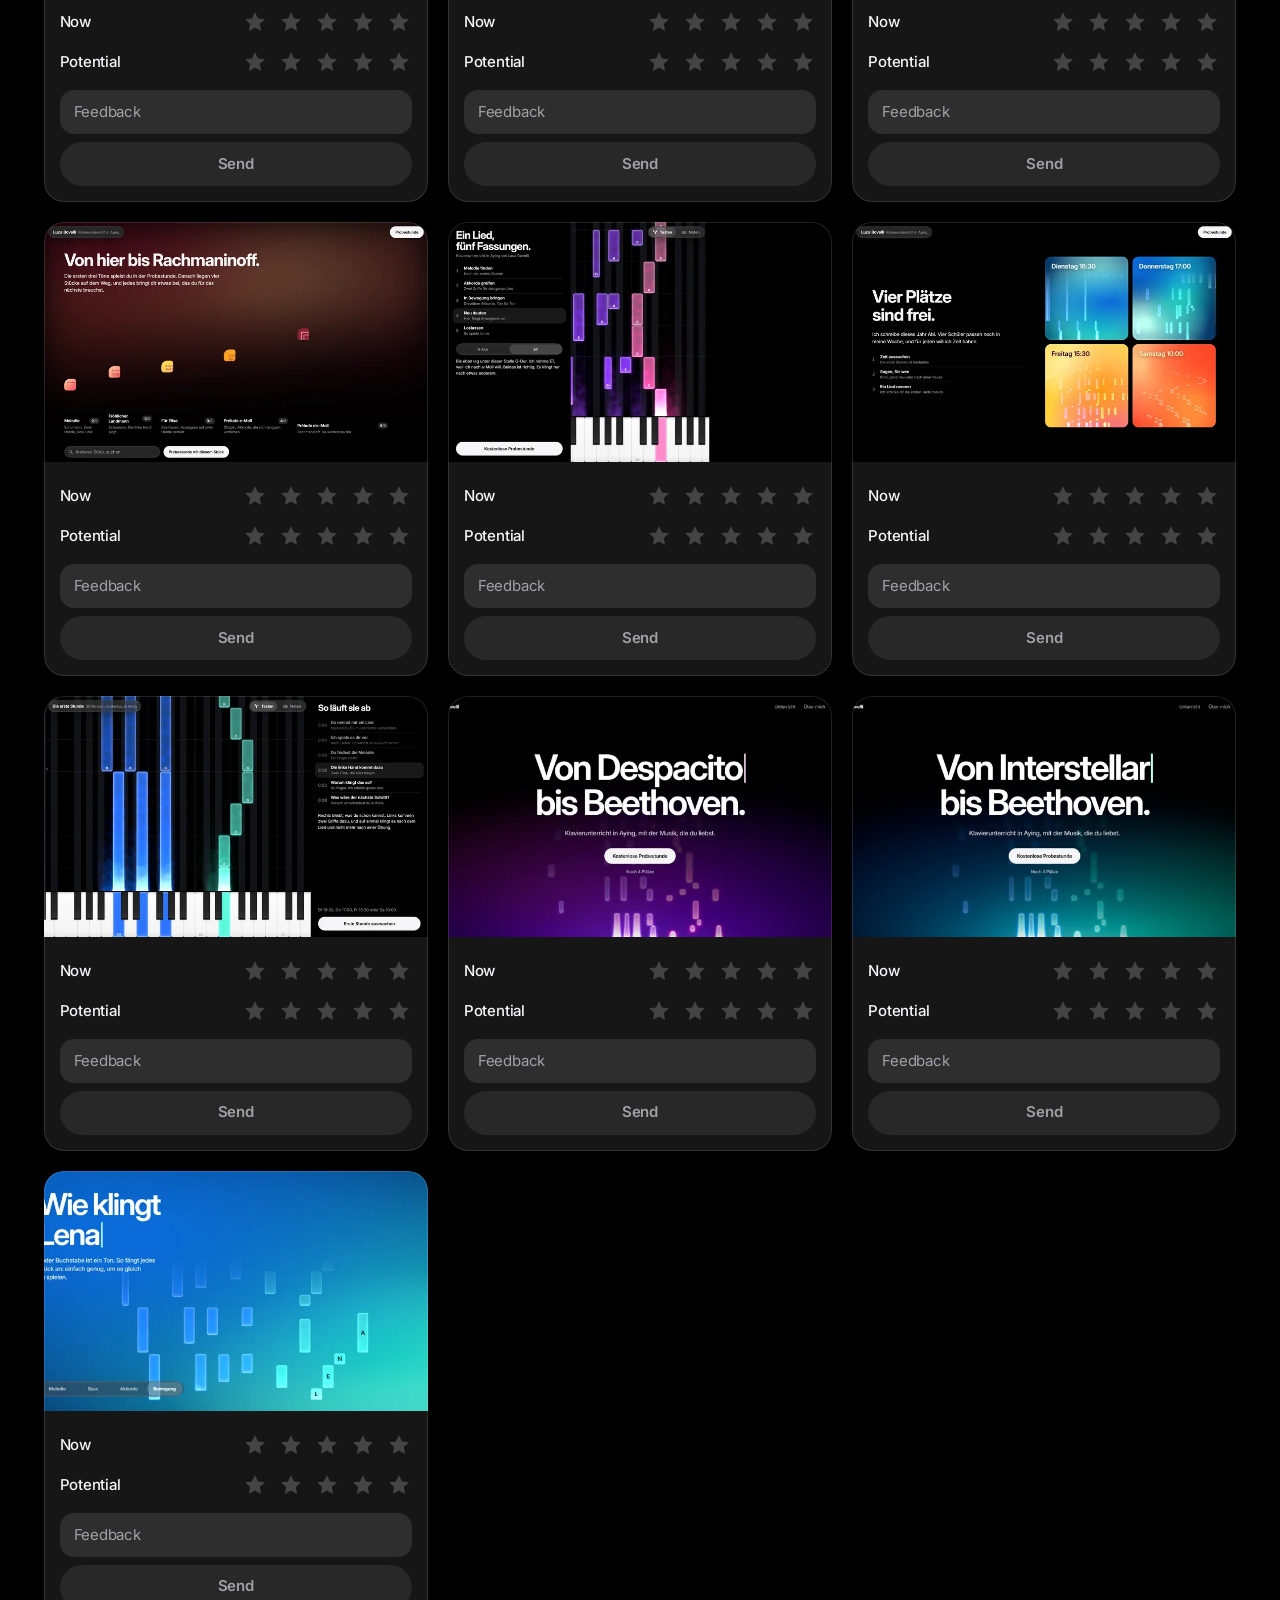
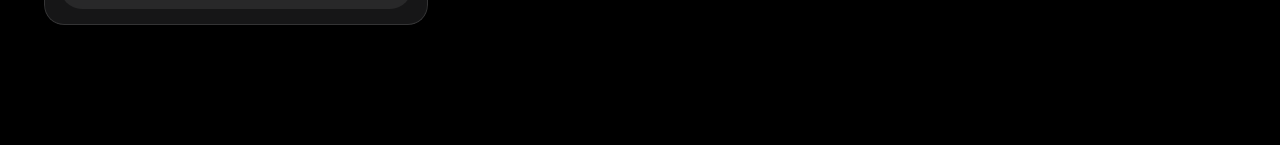
==== commit b90fb2d5: "Review page: every design as a card with its own rating, text and send Co-Authored-By: Claude Opus 5" ====
--- a/index.html
+++ b/index.html
@@ -9,11 +9,11 @@
 <link rel="preconnect" href="https://fonts.googleapis.com">
 <link rel="preconnect" href="https://fonts.gstatic.com" crossorigin>
 <link rel="stylesheet" href="https://fonts.googleapis.com/css2?family=Inter:opsz,wght@14..32,400..800&display=swap">
-<link rel="stylesheet" href="review/review.css?4">
+<link rel="stylesheet" href="review/review.css?6">
 </head>
 <body>
 <main id="app"></main>
-<script src="review/designs.js"></script>
-<script src="review/review.js?4"></script>
+<script src="review/designs.js?6"></script>
+<script src="review/review.js?6"></script>
 </body>
 </html>
--- a/review/review.css
+++ b/review/review.css
@@ -12,27 +12,25 @@
 @keyframes fade { from { opacity: 0; } }
 
 /* ---- all designs */
-.home { padding-block: clamp(40px, 6vw, 80px) 120px; }
-.home > h1 { font-size: clamp(40px, 5vw, 64px); }
-.grid { display: grid; grid-template-columns: repeat(2, minmax(0, 1fr)); gap: clamp(36px, 4vw, 56px) clamp(16px, 2vw, 28px); margin-top: clamp(32px, 4vw, 56px); }
-.card { display: block; border-radius: 18px; }
-.card .pic { aspect-ratio: 16 / 10; border-radius: 18px; overflow: hidden; background: #0c0c0e; box-shadow: 0 0 0 1px rgb(255 255 255 / 0.1); }
+.home { padding-block: clamp(28px, 3.4vw, 48px) 120px; }
+.home > h1 { font-size: 32px; }
+.grid { display: grid; grid-template-columns: repeat(auto-fill, minmax(min(100%, 290px), 1fr)); gap: 20px; margin-top: 24px; align-items: start; }
+.card { position: relative; border-radius: 20px; background: #161617; overflow: hidden; }
+.card::after { content: ''; position: absolute; inset: 0; border-radius: inherit; box-shadow: inset 0 0 0 1px rgb(255 255 255 / 0.13); pointer-events: none; }
+.card .pic { display: block; aspect-ratio: 16 / 10; overflow: hidden; background: #0c0c0e; }
 .card .pic img { height: 100%; object-fit: cover; object-position: top; transition: transform 280ms var(--ease); }
-.card:hover .pic img { transform: scale(1.015); }
-.card .cap { display: flex; justify-content: space-between; align-items: baseline; gap: 16px; margin-top: 16px; }
-.card h2 { font-size: clamp(20px, 1.8vw, 26px); }
-.card .state { color: var(--t2); font-size: 16px; white-space: nowrap; }
-.card .by { color: var(--t2); font-size: 16px; }
-.earlier { margin-top: clamp(64px, 8vw, 112px); }
-.earlier > summary { display: inline-flex; align-items: center; gap: 10px; height: 48px; padding: 0 22px; border-radius: 24px; background: var(--fill); font-weight: 600; cursor: pointer; list-style: none; }
-.earlier > summary::-webkit-details-marker { display: none; }
-.earlier h3 { font-size: 22px; margin-top: 56px; }
-.earlier .grid { grid-template-columns: repeat(4, minmax(0, 1fr)); gap: 28px 16px; margin-top: 20px; }
-.earlier .card, .earlier .card .pic { border-radius: 12px; }
-.earlier .card h2 { font-size: 16px; font-weight: 600; letter-spacing: -0.018em; line-height: 1.3; }
-.earlier .card .cap { margin-top: 10px; gap: 10px; }
-.earlier .card .by { display: none; }
-.earlier .card .state { font-size: 14px; }
+.card .pic:hover img { transform: scale(1.02); }
+.card .pic:focus-visible { outline-offset: -3px; }
+.card .body { padding: 14px 16px 16px; }
+.card .rate { margin: 0; gap: 0; }
+.card .stars { display: flex; justify-content: space-between; align-items: center; }
+.card .stars legend { float: left; font-size: 15px; font-weight: 500; line-height: 40px; }
+.card .stars div { margin: 0 -5px 0 auto; }
+.card .stars label { width: 36px; height: 40px; }
+.card .stars svg { width: 26px; height: 26px; }
+.card .say { margin-top: 8px; min-height: 44px; padding: 10px 14px; border-radius: 14px; font-size: 15px; line-height: 24px; }
+.card .main { height: 44px; margin-top: 8px; border-radius: 22px; font-size: 15px; }
+.card .main:disabled { background: rgb(255 255 255 / 0.08); color: var(--t2); opacity: 1; }
 .tray { position: fixed; left: 50%; bottom: calc(20px + env(safe-area-inset-bottom, 0px)); translate: -50% 0; display: flex; align-items: center; gap: 20px; height: 64px; padding: 0 8px 0 26px; border-radius: 32px; background: #2a2a2c; box-shadow: 0 10px 36px rgb(0 0 0 / 0.5); white-space: nowrap; font-weight: 500; }
 .tray .main { height: 48px; padding: 0 22px; width: auto; }
 .tray[hidden] { display: none; }
@@ -74,20 +72,20 @@
 .say { margin-top: 24px; width: 100%; min-height: 96px; padding: 14px 18px; border: 0; border-radius: 20px; background: rgb(255 255 255 / 0.1); resize: none; overflow: hidden; display: block; }
 .say::placeholder { color: var(--t2); opacity: 1; }
 .main { height: 56px; width: 100%; margin-top: 16px; border: 0; border-radius: 28px; background: var(--t1); color: #000; font-weight: 600; cursor: pointer; display: inline-flex; align-items: center; justify-content: center; }
-.main:disabled { opacity: 0.3; cursor: default; }
+.main:disabled { background: rgb(255 255 255 / 0.1); color: var(--t2); cursor: default; }
 .tray .main { margin: 0; }
-.status { margin-top: 12px; min-height: 26px; color: var(--t2); text-align: center; font-size: 16px; }
 
 @media (max-width: 1000px) {
   .bar { position: static; }
   .pics img { max-height: 130svh; object-fit: cover; object-position: top; }
   .one { grid-template-columns: 1fr; }
   .panel { position: static; max-width: 480px; width: 100%; margin-inline: auto; }
-  .earlier .grid { grid-template-columns: repeat(3, minmax(0, 1fr)); }
 }
 @media (max-width: 640px) {
-  .grid { grid-template-columns: 1fr; }
-  .earlier .grid { grid-template-columns: repeat(2, minmax(0, 1fr)); }
+  .card .stars label { width: 44px; height: 44px; }
+  .card .stars svg { width: 32px; height: 32px; }
+  .card .stars legend { line-height: 44px; font-size: 16px; }
+  .card .say, .card .main { font-size: 16px; }
   .bar { grid-template-columns: 1fr auto; row-gap: 4px; padding-block: 10px; }
   .mid { grid-row: 2; grid-column: 1 / -1; padding-bottom: 4px; }
   .seg { grid-auto-columns: 1fr; flex: 1; }
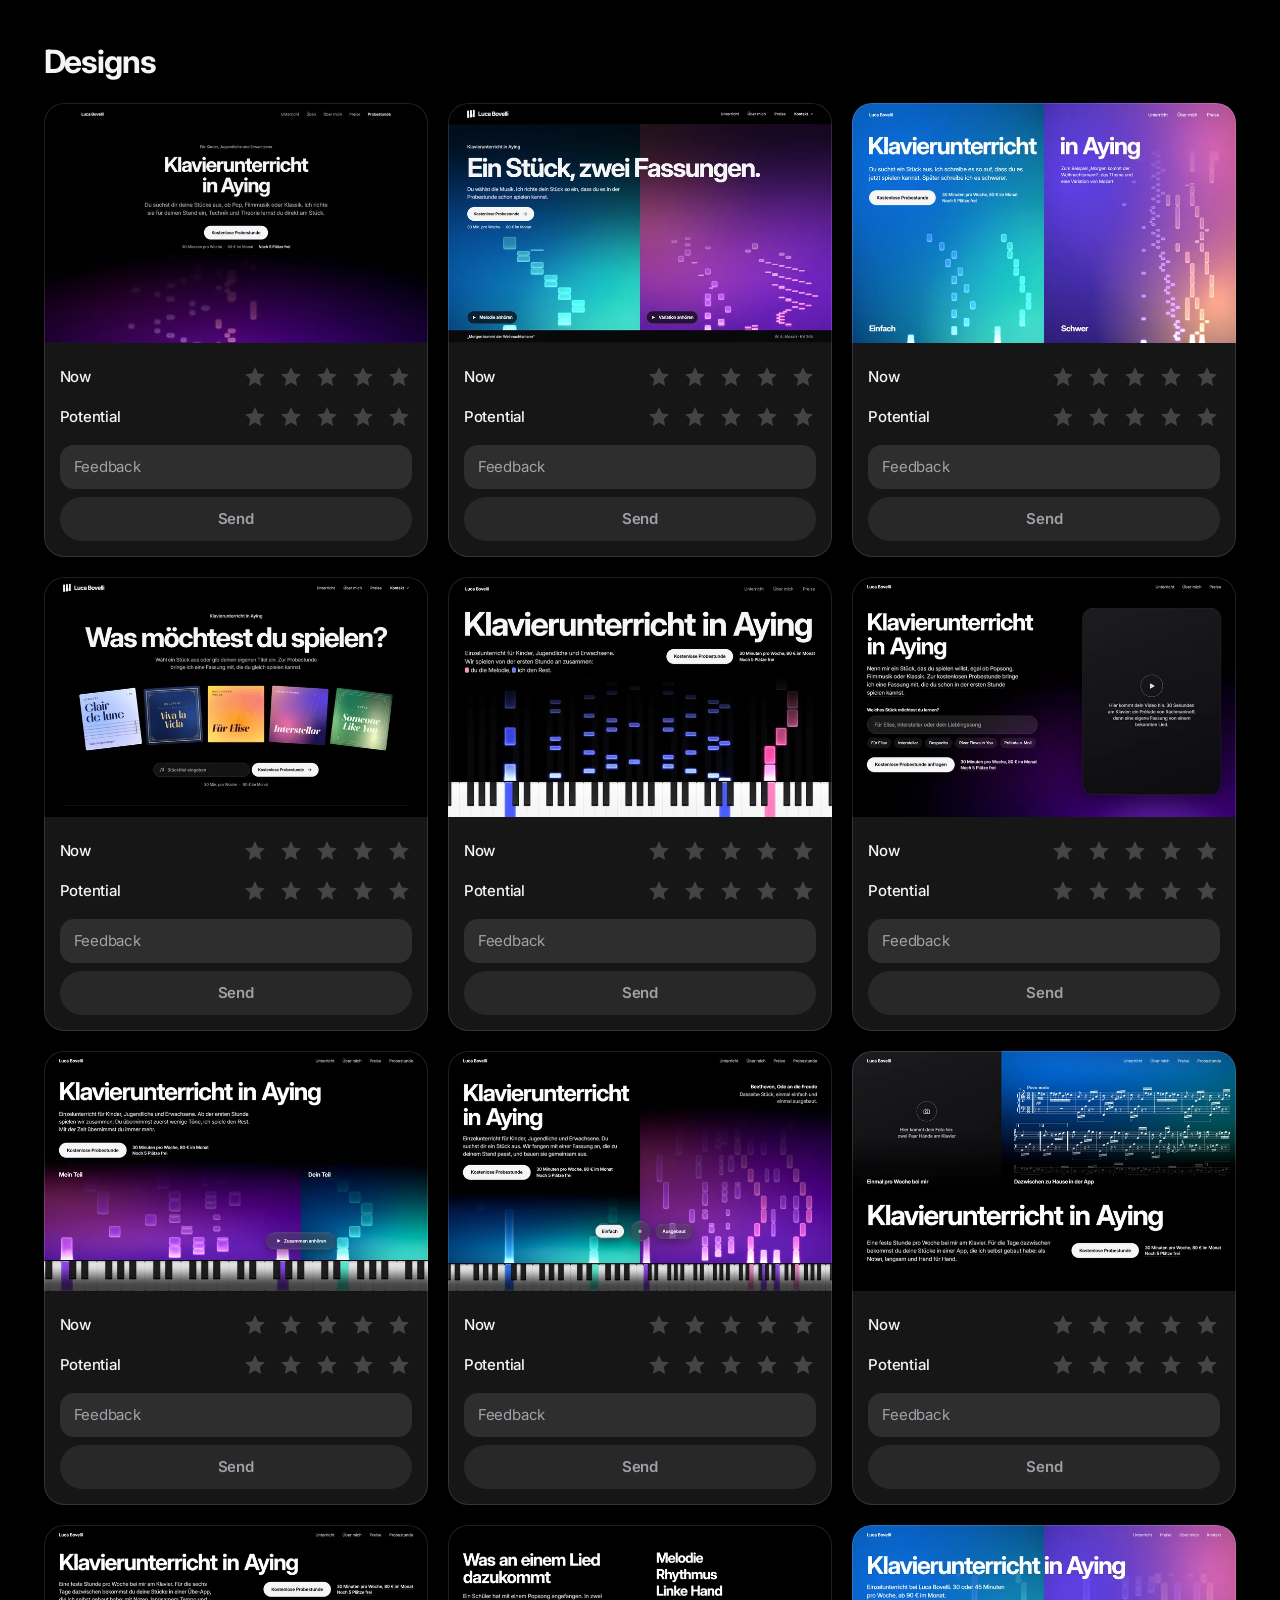
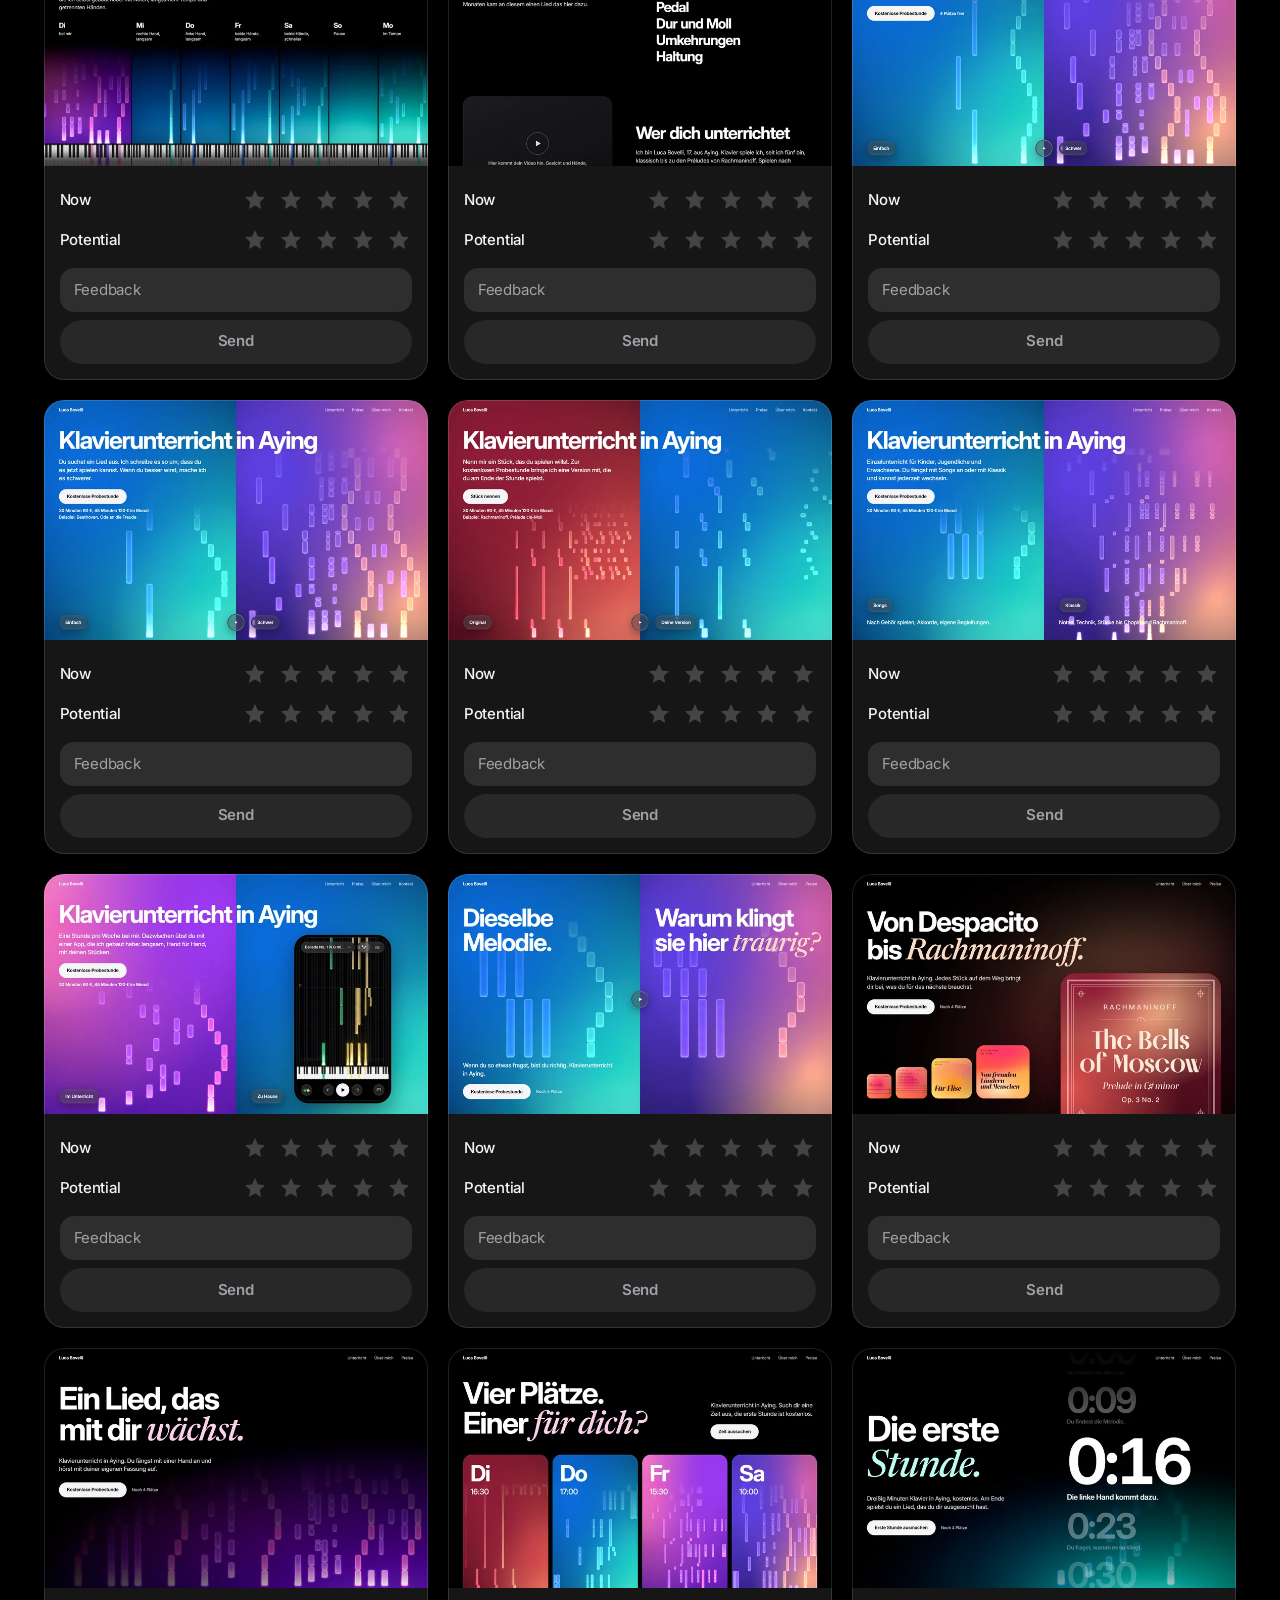
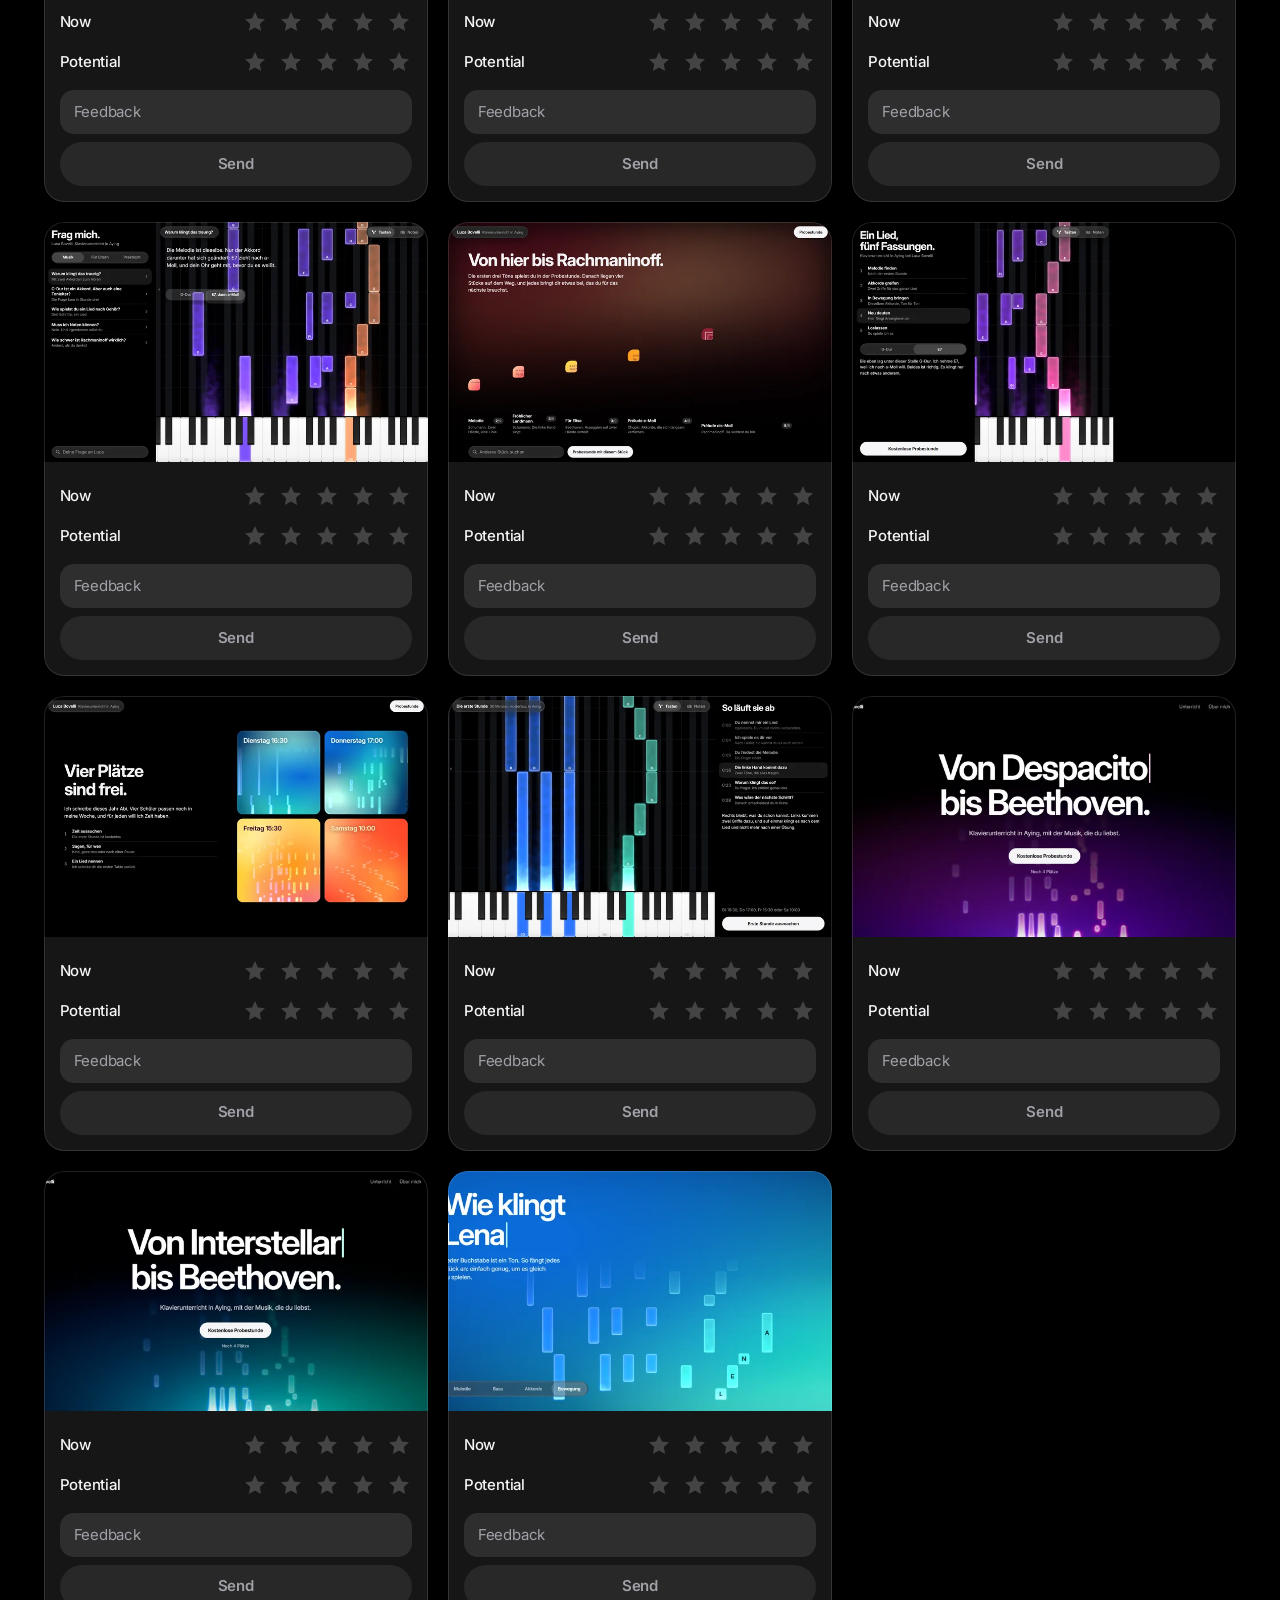
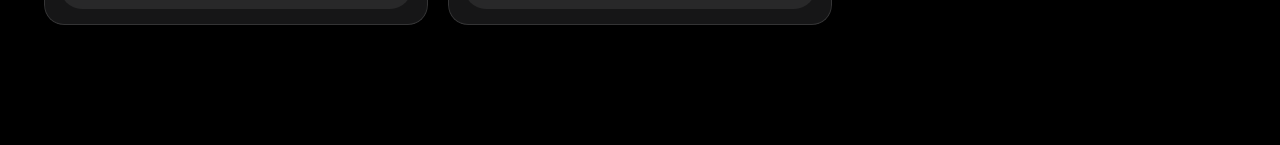
==== commit 26c27abd: "Review page: new cards show at once Co-Authored-By: Claude Opus 5.5 <noreply@anthropic.com>" ====
--- a/index.html
+++ b/index.html
@@ -13,7 +13,7 @@
 </head>
 <body>
 <main id="app"></main>
-<script src="review/designs.js?6"></script>
+<script>document.write('<script src="review/designs.js?' + Math.floor(Date.now() / 60000) + '"><\/script>')</script>
 <script src="review/review.js?6"></script>
 </body>
 </html>
